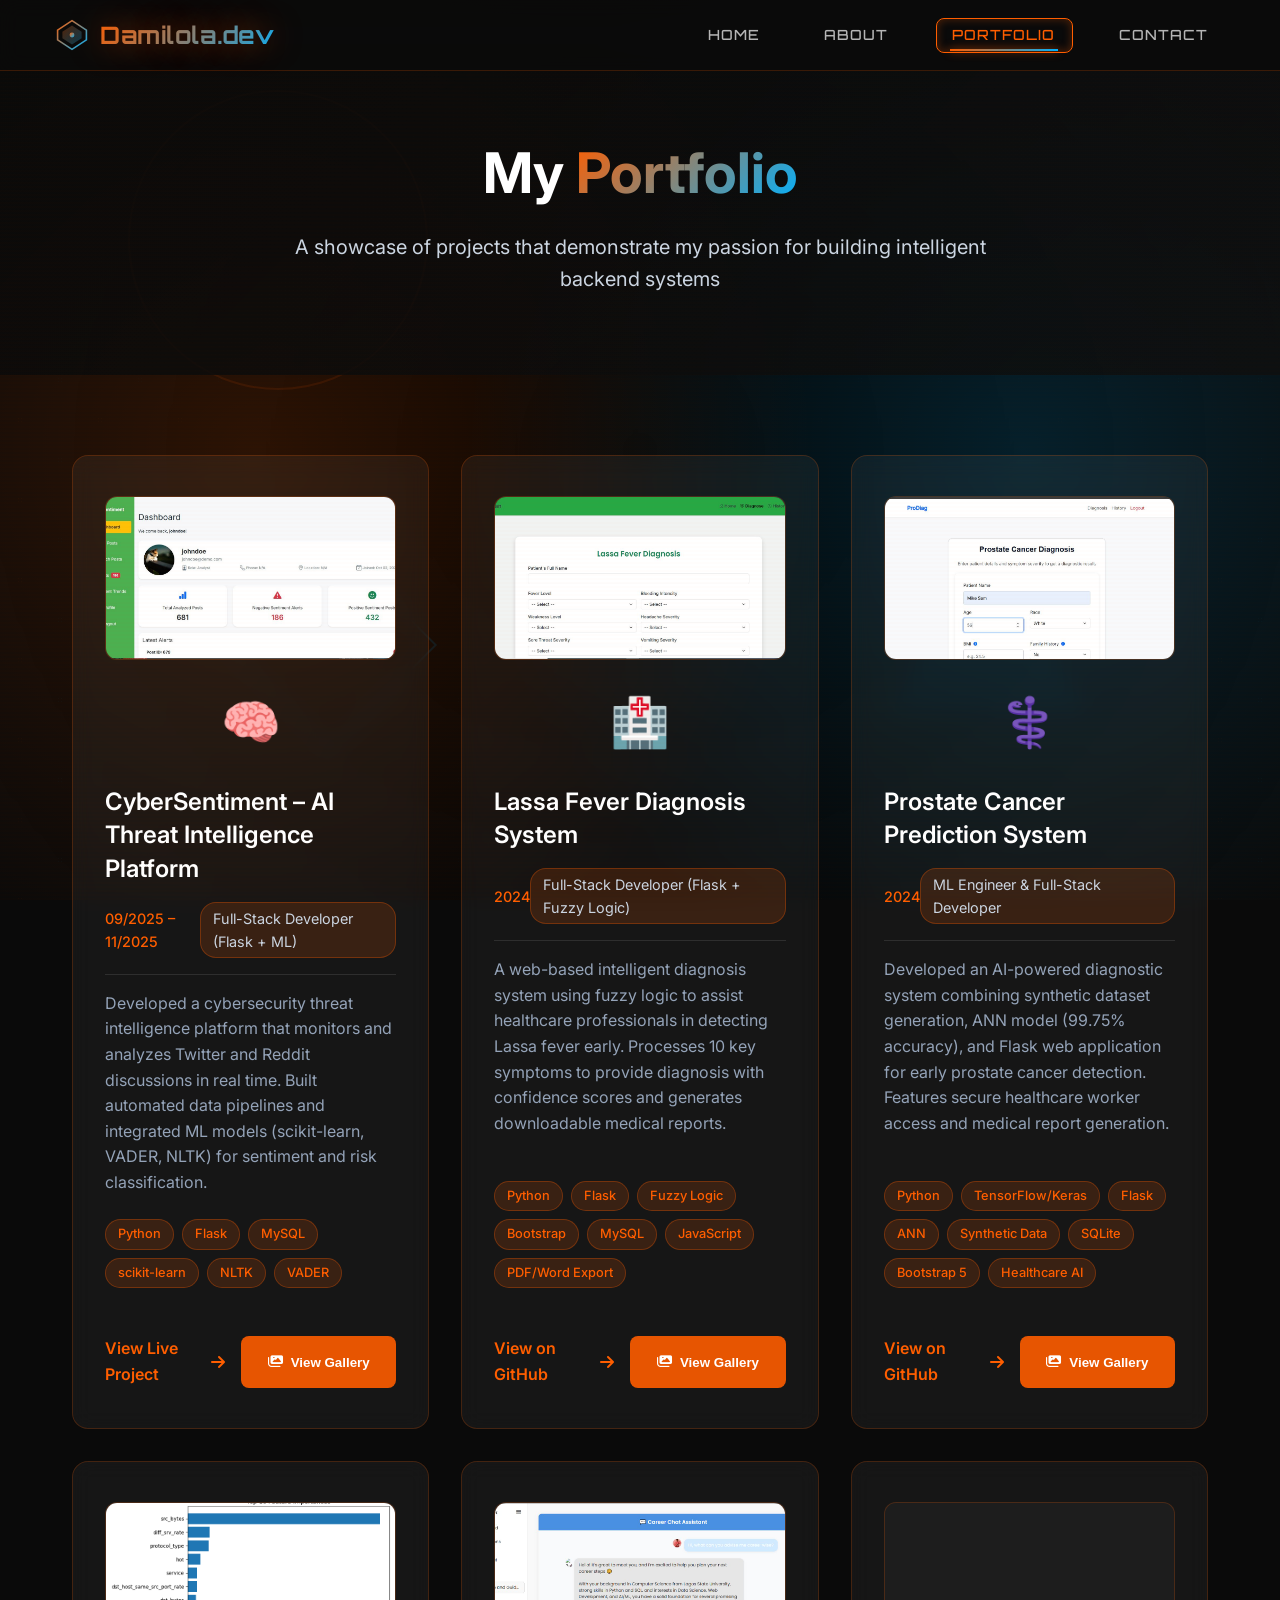
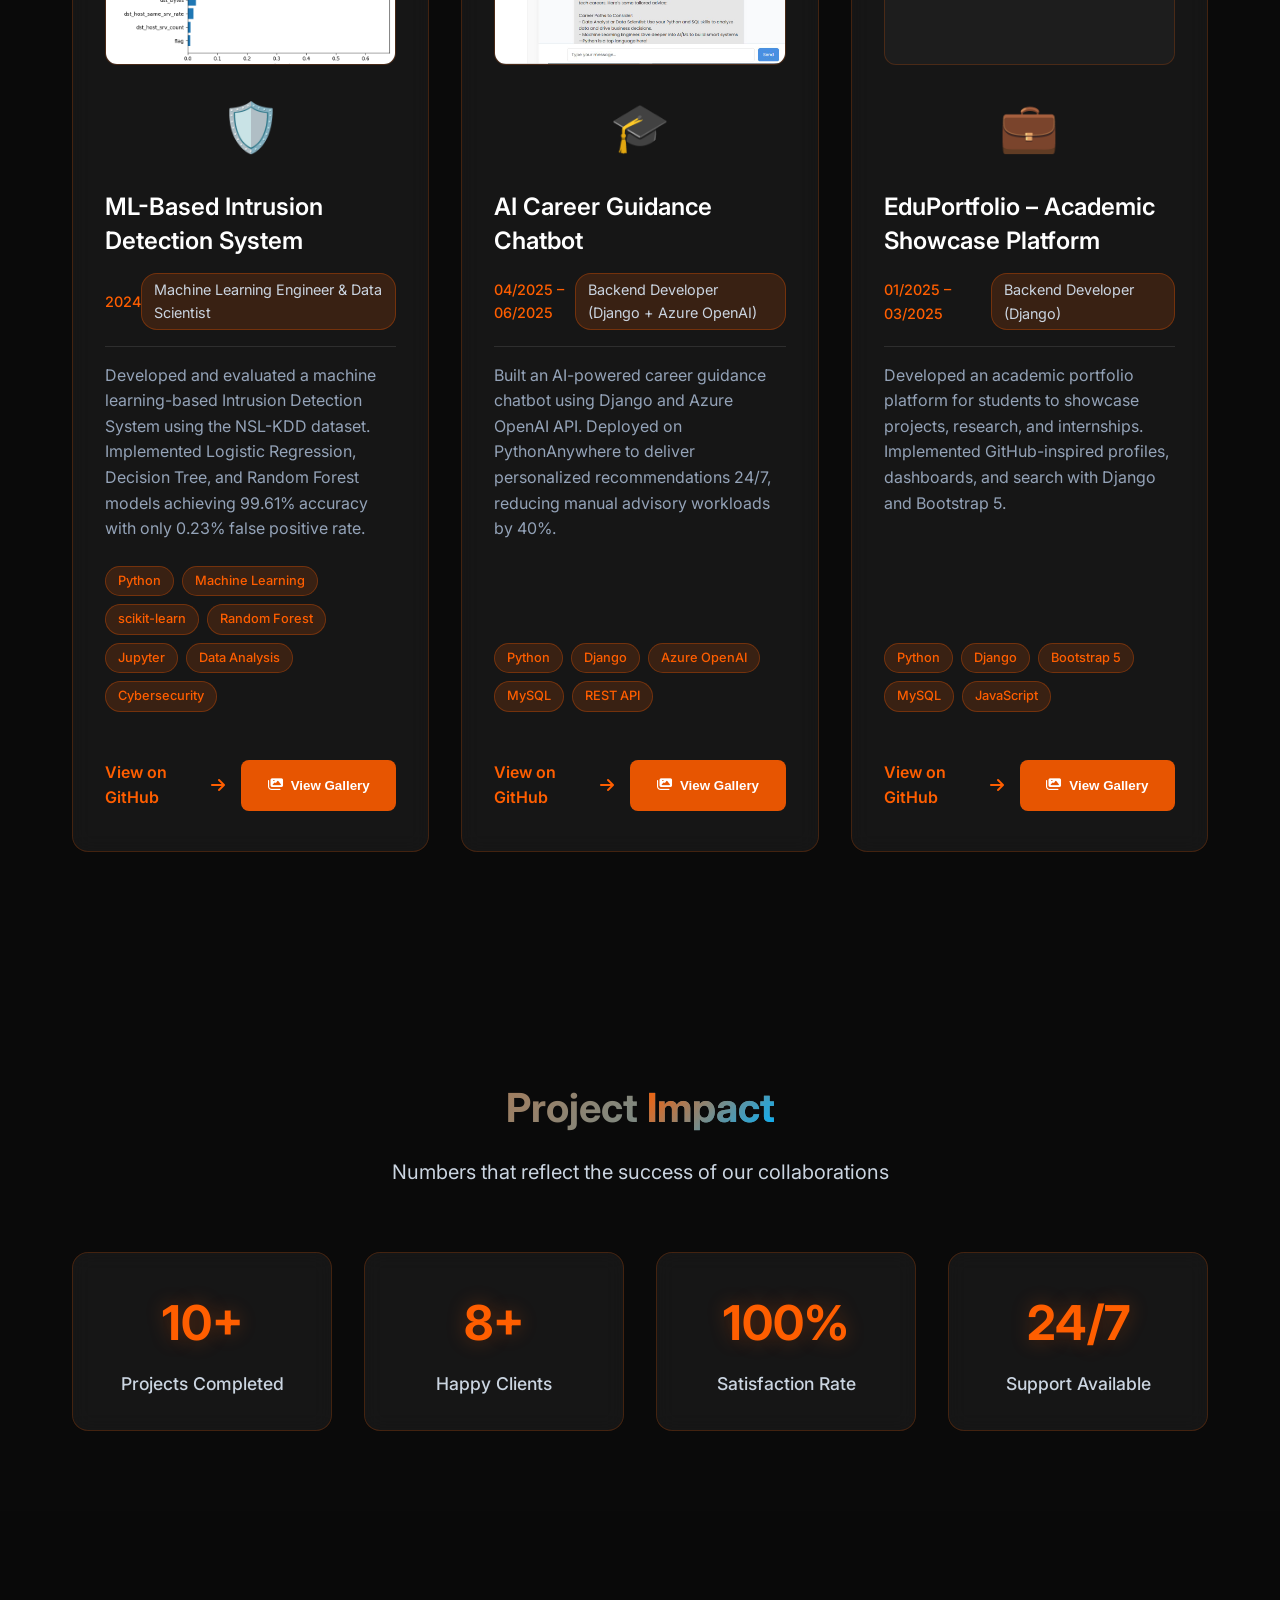
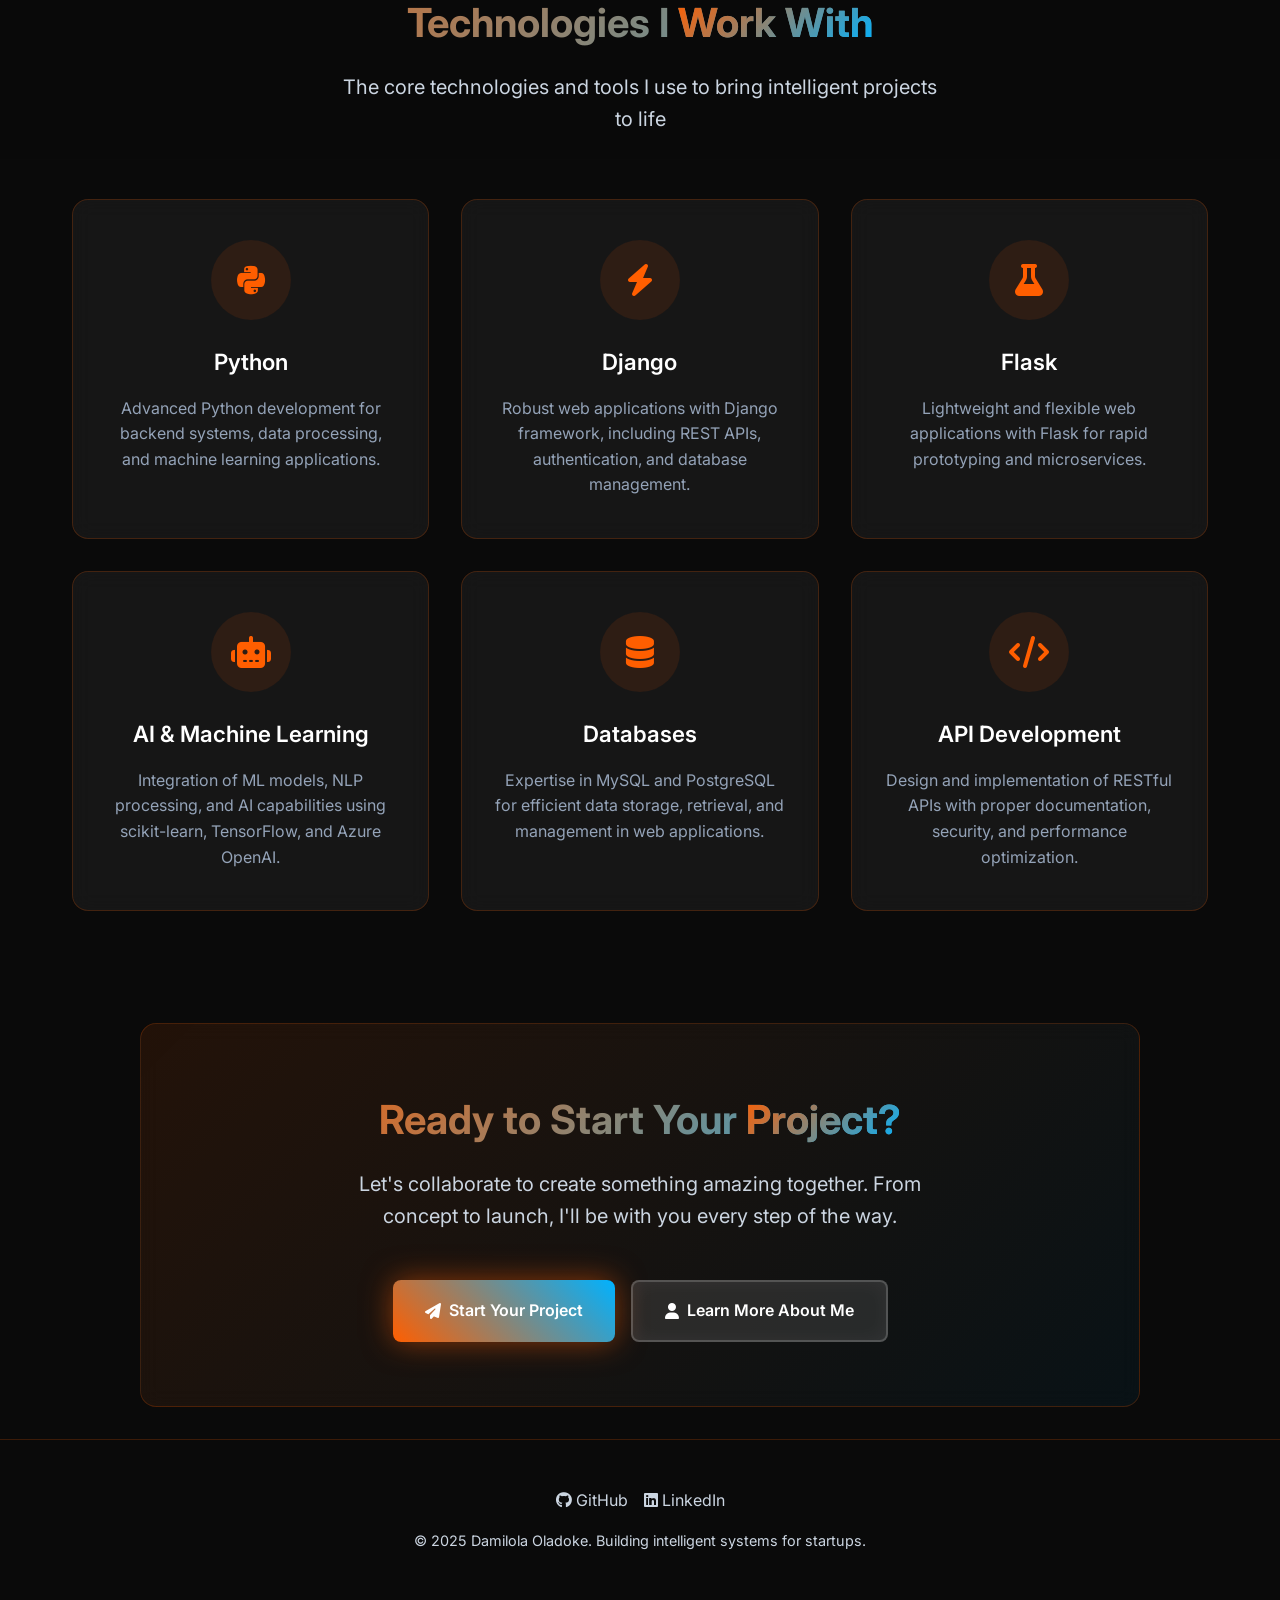
==== portfolio.html @ 443065ae "Initial commit" ====
<!DOCTYPE html>
<html lang="en">
<head>
    <meta charset="UTF-8">
    <meta name="viewport" content="width=device-width, initial-scale=1.0">
    <title>Portfolio - Damilola Oladoke</title>
    <link rel="preconnect" href="https://fonts.googleapis.com">
    <link rel="preconnect" href="https://fonts.gstatic.com" crossorigin>
    <link href="https://fonts.googleapis.com/css2?family=Inter:wght@300;400;500;600;700&family=Orbitron:wght@400;500;600;700&family=Rajdhani:wght@300;400;500;600;700&display=swap" rel="stylesheet">
    <link rel="stylesheet" href="https://cdnjs.cloudflare.com/ajax/libs/font-awesome/6.4.0/css/all.min.css">
    <link rel="stylesheet" href="assets/css/style.css">



     <!-- Favicon for most browsers -->
    <link rel="icon" type="image/png" href="assets/img/fav.png">

    <!-- Apple Touch Icon for iOS devices -->
    <link rel="apple-touch-icon" href="assets/img/fav.png">

    <!-- Favicon for older IE browsers -->
    <link rel="shortcut icon" href="assets/img/fav.png">
</head>
<body class="bg-deep-blue text-white">
    <!-- Background Elements -->
    <div class="grid-bg"></div>
    <div class="gradient-overlay"></div>
    <div class="shapes-container">
        <div class="shape shape-circle"></div>
        <div class="shape shape-triangle"></div>
        <div class="shape shape-square"></div>
    </div>
    <div class="scanlines"></div>

<!-- Navigation -->
<nav id="navbar">
    <div class="nav-container">
        <a href="home.html" class="logo-link">
            <svg class="logo-svg" viewBox="0 0 40 40" xmlns="http://www.w3.org/2000/svg">
                <defs>
                    <linearGradient id="logoGradient" x1="0%" y1="0%" x2="100%" y2="100%">
                        <stop offset="0%" style="stop-color:#FF5E00;stop-opacity:1" />
                        <stop offset="100%" style="stop-color:#00B2FF;stop-opacity:1" />
                    </linearGradient>
                </defs>
                <polygon points="20,2 38,14 38,26 20,38 2,26 2,14" fill="none" stroke="url(#logoGradient)" stroke-width="2"/>
                <polygon points="20,8 32,16 32,24 20,32 8,24 8,16" fill="url(#logoGradient)" opacity="0.3"/>
                <circle cx="20" cy="20" r="3" fill="url(#logoGradient)"/>
            </svg>
            <span class="logo-text">Damilola.dev</span>
        </a>
        <ul class="nav-links" id="navLinks">
            <li><a href="home.html" class="nav-link">Home</a></li>
            <li><a href="about.html" class="nav-link">About</a></li>
            <li><a href="portfolio.html" class="nav-link active">Portfolio</a></li>
            <li><a href="contact.html" class="nav-link">Contact</a></li>
        </ul>
        <div class="menu-toggle" id="menuToggle">
            <span></span>
            <span></span>
            <span></span>
        </div>
    </div>
</nav>

    <!-- Hero Section -->
    <section class="page-hero">
        <div class="page-hero-content">
            <h1>My <span class="text-gradient">Portfolio</span></h1>
            <p>A showcase of projects that demonstrate my passion for building intelligent backend systems</p>
        </div>
    </section>

    <!-- Projects Grid -->
    <section class="projects-section">
        <div class="container">
            <div class="projects-grid" id="projects-grid">
                
                <!-- CyberSentiment -->
                <div class="project-card glass">
                    <div class="project-image-container">
                        <img src="assets/img/projects/cybersentiment/dashboard.jpg" alt="CyberSentiment Dashboard" class="project-main-image" onerror="this.style.display='none'">
                        <div class="project-image-overlay">
                            <button class="view-gallery-btn" onclick="openGallery('cybersentiment-gallery')">
                                <i class="fas fa-images"></i>
                                View Gallery
                            </button>
                        </div>
                    </div>
                    <div class="project-emoji">🧠</div>
                    <h3 class="project-title">CyberSentiment – AI Threat Intelligence Platform</h3>
                    <div class="project-meta">
                        <span class="project-period">09/2025 – 11/2025</span>
                        <span class="project-role">Full-Stack Developer (Flask + ML)</span>
                    </div>
                    <p class="project-description">Developed a cybersecurity threat intelligence platform that monitors and analyzes Twitter and Reddit discussions in real time. Built automated data pipelines and integrated ML models (scikit-learn, VADER, NLTK) for sentiment and risk classification.</p>
                    <div class="project-tech">
                        <span class="tech-tag">Python</span>
                        <span class="tech-tag">Flask</span>
                        <span class="tech-tag">MySQL</span>
                        <span class="tech-tag">scikit-learn</span>
                        <span class="tech-tag">NLTK</span>
                        <span class="tech-tag">VADER</span>
                    </div>
                    <div class="project-actions">
                        <a href="https://cybersentiment.pythonanywhere.com/" class="project-link" target="_blank">
                            View Live Project
                            <i class="fas fa-arrow-right"></i>
                        </a>
                        <button class="view-gallery-btn" onclick="openGallery('cybersentiment-gallery')">
                            <i class="fas fa-images"></i>
                            View Gallery
                        </button>
                    </div>
                </div>


                <!-- Lassa Fever Diagnosis System -->
                <div class="project-card glass">
                    <div class="project-image-container">
                        <img src="assets/img/projects/lassa-fever/diagnosis-form1.png" alt="Lassa Fever Diagnosis System" class="project-main-image" onerror="this.style.display='none'">
                        <div class="project-image-overlay">
                            <button class="view-gallery-btn" onclick="openGallery('lassa-fever-gallery')">
                                <i class="fas fa-images"></i>
                                View Gallery
                            </button>
                        </div>
                    </div>
                    <div class="project-emoji">🏥</div>
                    <h3 class="project-title">Lassa Fever Diagnosis System</h3>
                    <div class="project-meta">
                        <span class="project-period">2024</span>
                        <span class="project-role">Full-Stack Developer (Flask + Fuzzy Logic)</span>
                    </div>
                    <p class="project-description">A web-based intelligent diagnosis system using fuzzy logic to assist healthcare professionals in detecting Lassa fever early. Processes 10 key symptoms to provide diagnosis with confidence scores and generates downloadable medical reports.</p>
                    <div class="project-tech">
                        <span class="tech-tag">Python</span>
                        <span class="tech-tag">Flask</span>
                        <span class="tech-tag">Fuzzy Logic</span>
                        <span class="tech-tag">Bootstrap</span>
                        <span class="tech-tag">MySQL</span>
                        <span class="tech-tag">JavaScript</span>
                        <span class="tech-tag">PDF/Word Export</span>
                    </div>
                    <div class="project-actions">
                        <a href="https://github.com/oladokedamilola/lassa-fever-diagnosis-system" class="project-link" target="_blank">
                            View on GitHub
                            <i class="fas fa-arrow-right"></i>
                        </a>
                        <button class="view-gallery-btn" onclick="openGallery('lassa-fever-gallery')">
                            <i class="fas fa-images"></i>
                            View Gallery
                        </button>
                    </div>
                </div>

                <!-- Prostate Cancer Prediction System -->
                <div class="project-card glass">
                    <div class="project-image-container">
                        <img src="assets/img/projects/prostate-cancer/diagnosis-page1.png" alt="Prostate Cancer Prediction System" class="project-main-image" onerror="this.style.display='none'">
                        <div class="project-image-overlay">
                            <button class="view-gallery-btn" onclick="openGallery('prostate-cancer-gallery')">
                                <i class="fas fa-images"></i>
                                View Gallery
                            </button>
                        </div>
                    </div>
                    <div class="project-emoji">⚕️</div>
                    <h3 class="project-title">Prostate Cancer Prediction System</h3>
                    <div class="project-meta">
                        <span class="project-period">2024</span>
                        <span class="project-role">ML Engineer & Full-Stack Developer</span>
                    </div>
                    <p class="project-description">Developed an AI-powered diagnostic system combining synthetic dataset generation, ANN model (99.75% accuracy), and Flask web application for early prostate cancer detection. Features secure healthcare worker access and medical report generation.</p>
                    <div class="project-tech">
                        <span class="tech-tag">Python</span>
                        <span class="tech-tag">TensorFlow/Keras</span>
                        <span class="tech-tag">Flask</span>
                        <span class="tech-tag">ANN</span>
                        <span class="tech-tag">Synthetic Data</span>
                        <span class="tech-tag">SQLite</span>
                        <span class="tech-tag">Bootstrap 5</span>
                        <span class="tech-tag">Healthcare AI</span>
                    </div>
                    <div class="project-actions">
                        <a href="https://github.com/oladokedamilola/prostate-cancer-prediction" class="project-link" target="_blank">
                            View on GitHub
                            <i class="fas fa-arrow-right"></i>
                        </a>
                        <button class="view-gallery-btn" onclick="openGallery('prostate-cancer-gallery')">
                            <i class="fas fa-images"></i>
                            View Gallery
                        </button>
                    </div>
                </div>

                <!-- Intrusion Detection System -->
                <div class="project-card glass">
                    <div class="project-image-container">
                        <img src="assets/img/projects/ids-system/feature_importance.png" alt="Intrusion Detection System" class="project-main-image" onerror="this.style.display='none'">
                        <div class="project-image-overlay">
                            <button class="view-gallery-btn" onclick="openGallery('ids-system-gallery')">
                                <i class="fas fa-images"></i>
                                View Gallery
                            </button>
                        </div>
                    </div>
                    <div class="project-emoji">🛡️</div>
                    <h3 class="project-title">ML-Based Intrusion Detection System</h3>
                    <div class="project-meta">
                        <span class="project-period">2024</span>
                        <span class="project-role">Machine Learning Engineer & Data Scientist</span>
                    </div>
                    <p class="project-description">Developed and evaluated a machine learning-based Intrusion Detection System using the NSL-KDD dataset. Implemented Logistic Regression, Decision Tree, and Random Forest models achieving 99.61% accuracy with only 0.23% false positive rate.</p>
                    <div class="project-tech">
                        <span class="tech-tag">Python</span>
                        <span class="tech-tag">Machine Learning</span>
                        <span class="tech-tag">scikit-learn</span>
                        <span class="tech-tag">Random Forest</span>
                        <span class="tech-tag">Jupyter</span>
                        <span class="tech-tag">Data Analysis</span>
                        <span class="tech-tag">Cybersecurity</span>
                    </div>
                    <div class="project-actions">
                        <a href="https://github.com/oladokedamilola/intrusion-detection-system" class="project-link" target="_blank">
                            View on GitHub
                            <i class="fas fa-arrow-right"></i>
                        </a>
                        <button class="view-gallery-btn" onclick="openGallery('ids-system-gallery')">
                            <i class="fas fa-images"></i>
                            View Gallery
                        </button>
                    </div>
                </div>

                <!-- Career Chatbot -->
                <div class="project-card glass">
                    <div class="project-image-container">
                        <img src="assets/img/projects/career-chatbot/chatbot-interface.png" alt="AI Career Chatbot" class="project-main-image" onerror="this.style.display='none'">
                        <div class="project-image-overlay">
                            <button class="view-gallery-btn" onclick="openGallery('career-chatbot-gallery')">
                                <i class="fas fa-images"></i>
                                View Gallery
                            </button>
                        </div>
                    </div>
                    <div class="project-emoji">🎓</div>
                    <h3 class="project-title">AI Career Guidance Chatbot</h3>
                    <div class="project-meta">
                        <span class="project-period">04/2025 – 06/2025</span>
                        <span class="project-role">Backend Developer (Django + Azure OpenAI)</span>
                    </div>
                    <p class="project-description">Built an AI-powered career guidance chatbot using Django and Azure OpenAI API. Deployed on PythonAnywhere to deliver personalized recommendations 24/7, reducing manual advisory workloads by 40%.</p>
                    <div class="project-tech">
                        <span class="tech-tag">Python</span>
                        <span class="tech-tag">Django</span>
                        <span class="tech-tag">Azure OpenAI</span>
                        <span class="tech-tag">MySQL</span>
                        <span class="tech-tag">REST API</span>
                    </div>
                    <div class="project-actions">
                        <a href="https://github.com/oladokedamilola/smart-career-counselor" class="project-link" target="_blank">
                            View on GitHub
                            <i class="fas fa-arrow-right"></i>
                        </a>
                        <button class="view-gallery-btn" onclick="openGallery('career-chatbot-gallery')">
                            <i class="fas fa-images"></i>
                            View Gallery
                        </button>
                    </div>
                </div>

                <!-- EduPortfolio -->
                <div class="project-card glass">
                    <div class="project-image-container">
                        <img src="assets/img/eduportfolio-main.jpg" alt="EduPortfolio Platform" class="project-main-image" onerror="this.style.display='none'">
                        <div class="project-image-overlay">
                            <button class="view-gallery-btn" onclick="openGallery('eduportfolio-gallery')">
                                <i class="fas fa-images"></i>
                                View Gallery
                            </button>
                        </div>
                    </div>
                    <div class="project-emoji">💼</div>
                    <h3 class="project-title">EduPortfolio – Academic Showcase Platform</h3>
                    <div class="project-meta">
                        <span class="project-period">01/2025 – 03/2025</span>
                        <span class="project-role">Backend Developer (Django)</span>
                    </div>
                    <p class="project-description">Developed an academic portfolio platform for students to showcase projects, research, and internships. Implemented GitHub-inspired profiles, dashboards, and search with Django and Bootstrap 5.</p>
                    <div class="project-tech">
                        <span class="tech-tag">Python</span>
                        <span class="tech-tag">Django</span>
                        <span class="tech-tag">Bootstrap 5</span>
                        <span class="tech-tag">MySQL</span>
                        <span class="tech-tag">JavaScript</span>
                    </div>
                    <div class="project-actions">
                        <a href="https://github.com/oladokedamilola/student-portfolio-website" class="project-link" target="_blank">
                            View on GitHub
                            <i class="fas fa-arrow-right"></i>
                        </a>
                        <button class="view-gallery-btn" onclick="openGallery('eduportfolio-gallery')">
                            <i class="fas fa-images"></i>
                            View Gallery
                        </button>
                    </div>
                </div>

            </div>
        </div>
    </section>

    <!-- Gallery Modals -->
    <!-- CyberSentiment Gallery -->
    <div id="cybersentiment-gallery" class="gallery-modal">
        <div class="gallery-modal-content glass">
            <div class="gallery-header">
                <h2 class="gallery-title">CyberSentiment Project Gallery</h2>
                <button class="close-gallery" onclick="closeGallery()">
                    <i class="fas fa-times"></i>
                </button>
            </div>
            <div class="gallery-body">
                <div class="gallery-grid">
                    <!-- Dashboard -->
                    <div class="gallery-item">
                        <img src="assets/img/projects/cybersentiment/dashboard.jpg" alt="Main Dashboard" class="gallery-image" onerror="this.style.display='none'">
                        <div class="gallery-item-content">
                            <h4 class="gallery-item-title">Main Dashboard</h4>
                            <p class="gallery-item-description">Overview of real-time threat monitoring with key metrics and alerts display.</p>
                        </div>
                    </div>
                    
                    <!-- All Alerts -->
                    <div class="gallery-item">
                        <img src="assets/img/projects/cybersentiment/all-alerts.jpg" alt="All Alerts Page" class="gallery-image" onerror="this.style.display='none'">
                        <div class="gallery-item-content">
                            <h4 class="gallery-item-title">Alerts Management</h4>
                            <p class="gallery-item-description">Comprehensive view of all security alerts with filtering and categorization.</p>
                        </div>
                    </div>
                    
                    <!-- All Posts -->
                    <div class="gallery-item">
                        <img src="assets/img/projects/cybersentiment/all-posts.jpg" alt="All Posts Page" class="gallery-image" onerror="this.style.display='none'">
                        <div class="gallery-item-content">
                            <h4 class="gallery-item-title">Posts Monitoring</h4>
                            <p class="gallery-item-description">Real-time monitoring of social media posts from Twitter and Reddit.</p>
                        </div>
                    </div>
                    
                    <!-- Architectural Diagram -->
                    <div class="gallery-item">
                        <img src="assets/img/projects/cybersentiment/architectural-diagram.jpg" alt="System Architecture" class="gallery-image" onerror="this.style.display='none'">
                        <div class="gallery-item-content">
                            <h4 class="gallery-item-title">System Architecture</h4>
                            <p class="gallery-item-description">High-level architecture diagram showing data flow and component integration.</p>
                        </div>
                    </div>
                    
                    <!-- Data Flow -->
                    <div class="gallery-item">
                        <img src="assets/img/projects/cybersentiment/data-flow.jpg" alt="Data Flow Diagram" class="gallery-image" onerror="this.style.display='none'">
                        <div class="gallery-item-content">
                            <h4 class="gallery-item-title">Data Flow Diagram</h4>
                            <p class="gallery-item-description">Detailed data processing pipeline from collection to analysis and alerting.</p>
                        </div>
                    </div>
                    
                    <!-- ERD -->
                    <div class="gallery-item">
                        <img src="assets/img/projects/cybersentiment/erd.jpg" alt="Database Schema" class="gallery-image" onerror="this.style.display='none'">
                        <div class="gallery-item-content">
                            <h4 class="gallery-item-title">Database Schema</h4>
                            <p class="gallery-item-description">Entity Relationship Diagram showing the MySQL database structure.</p>
                        </div>
                    </div>
                    
                    <!-- ML Model -->
                    <div class="gallery-item">
                        <img src="assets/img/projects/cybersentiment/model.jpg" alt="ML Model Architecture" class="gallery-image" onerror="this.style.display='none'">
                        <div class="gallery-item-content">
                            <h4 class="gallery-item-title">ML Model Architecture</h4>
                            <p class="gallery-item-description">Machine learning model structure for sentiment analysis and threat classification.</p>
                        </div>
                    </div>
                    
                    <!-- Notifications -->
                    <div class="gallery-item">
                        <img src="assets/img/projects/cybersentiment/notifications.jpg" alt="Notifications System" class="gallery-image" onerror="this.style.display='none'">
                        <div class="gallery-item-content">
                            <h4 class="gallery-item-title">Notifications System</h4>
                            <p class="gallery-item-description">Real-time alert notifications and user notification management interface.</p>
                        </div>
                    </div>
                    
                    <!-- Search Page -->
                    <div class="gallery-item">
                        <img src="assets/img/projects/cybersentiment/search-page.jpg" alt="Advanced Search" class="gallery-image" onerror="this.style.display='none'">
                        <div class="gallery-item-content">
                            <h4 class="gallery-item-title">Advanced Search</h4>
                            <p class="gallery-item-description">Powerful search functionality with filters for posts, alerts, and sentiment analysis.</p>
                        </div>
                    </div>
                    
                    <!-- Sentiments Pages -->
                    <div class="gallery-item">
                        <img src="assets/img/projects/cybersentiment/sentiments-page.jpg" alt="Sentiment Analysis" class="gallery-image" onerror="this.style.display='none'">
                        <div class="gallery-item-content">
                            <h4 class="gallery-item-title">Sentiment Analysis</h4>
                            <p class="gallery-item-description">Detailed sentiment analysis results with positive/negative/neutral classification.</p>
                        </div>
                    </div>
                    
                    <div class="gallery-item">
                        <img src="assets/img/projects/cybersentiment/sentiments-page2.jpg" alt="Sentiment Trends" class="gallery-image" onerror="this.style.display='none'">
                        <div class="gallery-item-content">
                            <h4 class="gallery-item-title">Sentiment Trends</h4>
                            <p class="gallery-item-description">Historical sentiment trends and pattern analysis over time.</p>
                        </div>
                    </div>
                    
                    <div class="gallery-item">
                        <img src="assets/img/projects/cybersentiment/sentiments-page3.jpg" alt="Sentiment Details" class="gallery-image" onerror="this.style.display='none'">
                        <div class="gallery-item-content">
                            <h4 class="gallery-item-title">Sentiment Details</h4>
                            <p class="gallery-item-description">In-depth sentiment analysis with confidence scores and contextual insights.</p>
                        </div>
                    </div>
                </div>
            </div>
        </div>
    </div>


    <!-- Lassa Fever Diagnosis System Gallery -->
    <div id="lassa-fever-gallery" class="gallery-modal">
        <div class="gallery-modal-content glass">
            <div class="gallery-header">
                <h2 class="gallery-title">Lassa Fever Diagnosis System Gallery</h2>
                <button class="close-gallery" onclick="closeGallery()">
                    <i class="fas fa-times"></i>
                </button>
            </div>
            <div class="gallery-body">
                <div class="gallery-grid">
                    <!-- Home Page -->
                    <div class="gallery-item">
                        <img src="assets/img/projects/lassa-fever/home-page1.png" alt="Home Page" class="gallery-image" onerror="this.style.display='none'">
                        <div class="gallery-item-content">
                            <h4 class="gallery-item-title">Home Page</h4>
                            <p class="gallery-item-description">Landing page introducing the system's purpose with navigation to login and registration sections.</p>
                        </div>
                    </div>
                    <!-- Home Page -->
                    <div class="gallery-item">
                        <img src="assets/img/projects/lassa-fever/home-page2.png" alt="Home Page" class="gallery-image" onerror="this.style.display='none'">
                        <div class="gallery-item-content">
                            <h4 class="gallery-item-title">Home Page</h4>
                            <p class="gallery-item-description">Landing page introducing the system's purpose with navigation to login and registration sections.</p>
                        </div>
                    </div>
                    <!-- Home Page -->
                    <div class="gallery-item">
                        <img src="assets/img/projects/lassa-fever/home-page3.png" alt="Home Page" class="gallery-image" onerror="this.style.display='none'">
                        <div class="gallery-item-content">
                            <h4 class="gallery-item-title">Home Page</h4>
                            <p class="gallery-item-description">Landing page introducing the system's purpose with navigation to login and registration sections.</p>
                        </div>
                    </div>
                        <!-- Home Page -->
                        <div class="gallery-item">
                            <img src="assets/img/projects/lassa-fever/home-page4.png" alt="Home Page" class="gallery-image" onerror="this.style.display='none'">
                            <div class="gallery-item-content">
                                <h4 class="gallery-item-title">Home Page</h4>
                                <p class="gallery-item-description">Landing page introducing the system's purpose with navigation to login and registration sections.</p>
                            </div>
                        </div>
                    
                    
                    <!-- Diagnosis Form -->
                    <div class="gallery-item">
                        <img src="assets/img/projects/lassa-fever/diagnosis-form1.png" alt="Diagnosis Form" class="gallery-image" onerror="this.style.display='none'">
                        <div class="gallery-item-content">
                            <h4 class="gallery-item-title">Diagnosis Interface</h4>
                            <p class="gallery-item-description">Core diagnosis page with interactive sliders for 10 Lassa fever symptoms and patient data entry.</p>
                        </div>
                    </div>
                    <div class="gallery-item">
                        <img src="assets/img/projects/lassa-fever/diagnosis-form2.png" alt="Diagnosis Form" class="gallery-image" onerror="this.style.display='none'">
                        <div class="gallery-item-content">
                            <h4 class="gallery-item-title">Diagnosis Interface</h4>
                            <p class="gallery-item-description">Core diagnosis page with interactive sliders for 10 Lassa fever symptoms and patient data entry.</p>
                        </div>
                    </div>
                    
                    <!-- Result Page -->
                    <div class="gallery-item">
                        <img src="assets/img/projects/lassa-fever/result-page.png" alt="Result Page" class="gallery-image" onerror="this.style.display='none'">
                        <div class="gallery-item-content">
                            <h4 class="gallery-item-title">Diagnosis Results</h4>
                            <p class="gallery-item-description">Results page showing diagnosis outcome with confidence score and PDF/Word download options.</p>
                        </div>
                    </div>
                    
                    <!-- History Page -->
                    <div class="gallery-item">
                        <img src="assets/img/projects/lassa-fever/history-page.png" alt="History Page" class="gallery-image" onerror="this.style.display='none'">
                        <div class="gallery-item-content">
                            <h4 class="gallery-item-title">Diagnosis History</h4>
                            <p class="gallery-item-description">Timeline view of all previous diagnoses with patient details and results for record-keeping.</p>
                        </div>
                    </div>
                    
                    <!-- Fuzzy Logic Diagram -->
                    <div class="gallery-item">
                        <img src="assets/img/projects/lassa-fever/fuzzy-logic-diagram.png" alt="Fuzzy Logic Architecture" class="gallery-image" onerror="this.style.display='none'">
                        <div class="gallery-item-content">
                            <h4 class="gallery-item-title">Fuzzy Logic Architecture</h4>
                            <p class="gallery-item-description">Diagram showing the fuzzy logic engine processing symptom inputs through membership functions and rules.</p>
                        </div>
                    </div>
                    
                    <!-- System Architecture -->
                    <div class="gallery-item">
                        <img src="assets/img/projects/lassa-fever/system-architecture.png" alt="System Architecture" class="gallery-image" onerror="this.style.display='none'">
                        <div class="gallery-item-content">
                            <h4 class="gallery-item-title">System Architecture</h4>
                            <p class="gallery-item-description">Complete system architecture showing Flask backend, fuzzy logic engine, database, and frontend components.</p>
                        </div>
                    </div>
                </div>
            </div>
        </div>
    </div>

    <!-- Career Chatbot Gallery - Updated with 4 specific images -->
    <div id="career-chatbot-gallery" class="gallery-modal">
        <div class="gallery-modal-content glass">
            <div class="gallery-header">
                <h2 class="gallery-title">AI Career Chatbot Gallery</h2>
                <button class="close-gallery" onclick="closeGallery()">
                    <i class="fas fa-times"></i>
                </button>
            </div>
            <div class="gallery-body">
                <div class="gallery-grid">
                    <!-- Chatbot Interface -->
                    <div class="gallery-item">
                        <img src="assets/img/projects/career-chatbot/chatbot-interface.png" alt="Chatbot Interface" class="gallery-image" onerror="this.style.display='none'">
                        <div class="gallery-item-content">
                            <h4 class="gallery-item-title">Chatbot Interface</h4>
                            <p class="gallery-item-description">Clean, responsive chat interface powered by Azure OpenAI with real-time career guidance and personalized recommendations.</p>
                        </div>
                    </div>
                    
                    <!-- Architectural Diagram -->
                    <div class="gallery-item">
                        <img src="assets/img/projects/career-chatbot/architectural-diagram.png" alt="Architectural Diagram" class="gallery-image" onerror="this.style.display='none'">
                        <div class="gallery-item-content">
                            <h4 class="gallery-item-title">System Architecture</h4>
                            <p class="gallery-item-description">High-level architecture showing Django backend, Azure OpenAI integration, MySQL database, and user interaction flow.</p>
                        </div>
                    </div>
                    
                    <!-- ERD Diagram -->
                    <div class="gallery-item">
                        <img src="assets/img/projects/career-chatbot/erd-diagram.png" alt="ERD Diagram" class="gallery-image" onerror="this.style.display='none'">
                        <div class="gallery-item-content">
                            <h4 class="gallery-item-title">Database Schema (ERD)</h4>
                            <p class="gallery-item-description">Entity Relationship Diagram showing user profiles, conversation history, career data, and analytics tables in MySQL.</p>
                        </div>
                    </div>
                    
                    <!-- Data Flow Diagram -->
                    <div class="gallery-item">
                        <img src="assets/img/projects/career-chatbot/data-flow-diagram.png" alt="Data Flow Diagram" class="gallery-image" onerror="this.style.display='none'">
                        <div class="gallery-item-content">
                            <h4 class="gallery-item-title">Data Flow Diagram</h4>
                            <p class="gallery-item-description">Complete data processing pipeline from user input through AI processing to response generation and storage.</p>
                        </div>
                    </div>
                </div>
            </div>
        </div>
    </div>

<!-- Prostate Cancer Prediction System Gallery - Updated -->
<div id="prostate-cancer-gallery" class="gallery-modal">
    <div class="gallery-modal-content glass">
        <div class="gallery-header">
            <h2 class="gallery-title">Prostate Cancer Prediction System Gallery</h2>
            <button class="close-gallery" onclick="closeGallery()">
                <i class="fas fa-times"></i>
            </button>
        </div>
        <div class="gallery-body">
            <div class="gallery-grid">
                <!-- Web Application: Home Page -->
                <div class="gallery-item">
                    <img src="assets/img/projects/prostate-cancer/home-page1.png" alt="Home Page" class="gallery-image" onerror="this.style.display='none'">
                    <div class="gallery-item-content">
                        <h4 class="gallery-item-title">Home Page</h4>
                        <p class="gallery-item-description">Landing page introducing the AI-powered prostate cancer prediction system with navigation to key features.</p>
                    </div>
                </div>
                <div class="gallery-item">
                    <img src="assets/img/projects/prostate-cancer/home-page2.png" alt="Home Page" class="gallery-image" onerror="this.style.display='none'">
                    <div class="gallery-item-content">
                        <h4 class="gallery-item-title">Home Page</h4>
                        <p class="gallery-item-description">Landing page introducing the AI-powered prostate cancer prediction system with navigation to key features.</p>
                    </div>
                </div>
                
                <!-- Web Application: Diagnosis Form -->
                <div class="gallery-item">
                    <img src="assets/img/projects/prostate-cancer/diagnosis-page1.png" alt="Diagnosis Form" class="gallery-image" onerror="this.style.display='none'">
                    <div class="gallery-item-content">
                        <h4 class="gallery-item-title">Patient Diagnosis Form</h4>
                        <p class="gallery-item-description">Comprehensive form for inputting 17 clinical features including age, PSA levels, symptoms, and medical history.</p>
                    </div>
                </div>
                <div class="gallery-item">
                    <img src="assets/img/projects/prostate-cancer/diagnosis-page2.png" alt="Diagnosis Form" class="gallery-image" onerror="this.style.display='none'">
                    <div class="gallery-item-content">
                        <h4 class="gallery-item-title">Patient Diagnosis Form</h4>
                        <p class="gallery-item-description">Comprehensive form for inputting 17 clinical features including age, PSA levels, symptoms, and medical history.</p>
                    </div>
                </div>
                
                <!-- Web Application: Results Page -->
                <div class="gallery-item">
                    <img src="assets/img/projects/prostate-cancer/results-page1.png" alt="Results Page" class="gallery-image" onerror="this.style.display='none'">
                    <div class="gallery-item-content">
                        <h4 class="gallery-item-title">Diagnosis Results</h4>
                        <p class="gallery-item-description">Clear presentation of AI diagnosis with confidence levels and PDF/Word report generation for medical records.</p>
                    </div>
                </div>
                <div class="gallery-item">
                    <img src="assets/img/projects/prostate-cancer/results-page2.png" alt="Results Page" class="gallery-image" onerror="this.style.display='none'">
                    <div class="gallery-item-content">
                        <h4 class="gallery-item-title">Diagnosis Results</h4>
                        <p class="gallery-item-description">Clear presentation of AI diagnosis with confidence levels and PDF/Word report generation for medical records.</p>
                    </div>
                </div>
                <div class="gallery-item">
                    <img src="assets/img/projects/prostate-cancer/download-prompt.png" alt="Results Page" class="gallery-image" onerror="this.style.display='none'">
                    <div class="gallery-item-content">
                        <h4 class="gallery-item-title">Download Prompt</h4>
                        <p class="gallery-item-description">Prompt for downloading diagnosis results in PDF or Word format.</p>
                    </div>
                </div>
                
                <!-- ANN Confusion Matrix -->
                <div class="gallery-item">
                    <img src="assets/img/projects/prostate-cancer/ann_confusion_matrix.png" alt="ANN Confusion Matrix" class="gallery-image" onerror="this.style.display='none'">
                    <div class="gallery-item-content">
                        <h4 class="gallery-item-title">ANN Confusion Matrix</h4>
                        <p class="gallery-item-description">Artificial Neural Network confusion matrix showing 99.75% accuracy with only 4 false negatives and 7 false positives.</p>
                    </div>
                </div>
                
                <!-- ANN Classification Report -->
                <div class="gallery-item">
                    <img src="assets/img/projects/prostate-cancer/ann_classification_report.png" alt="ANN Classification Report" class="gallery-image" onerror="this.style.display='none'">
                    <div class="gallery-item-content">
                        <h4 class="gallery-item-title">ANN Classification Report</h4>
                        <p class="gallery-item-description">Detailed classification metrics: Precision=1.0, Recall=1.0, F1-Score=1.0 - Near-perfect performance for medical diagnosis.</p>
                    </div>
                </div>
                
                <!-- ANN Training Curves -->
                <div class="gallery-item">
                    <img src="assets/img/projects/prostate-cancer/ann_training_curves.png" alt="ANN Training Curves" class="gallery-image" onerror="this.style.display='none'">
                    <div class="gallery-item-content">
                        <h4 class="gallery-item-title">ANN Training Curves</h4>
                        <p class="gallery-item-description">Model training and validation curves showing excellent learning progress without overfitting across epochs.</p>
                    </div>
                </div>
                
                <!-- Random Forest Confusion Matrix -->
                <div class="gallery-item">
                    <img src="assets/img/projects/prostate-cancer/RandomForest_confusion_matrix.png" alt="Random Forest Confusion Matrix" class="gallery-image" onerror="this.style.display='none'">
                    <div class="gallery-item-content">
                        <h4 class="gallery-item-title">Random Forest Confusion Matrix</h4>
                        <p class="gallery-item-description">Random Forest model achieving 98% accuracy with 1 false negative and 30 false positives for cancer detection.</p>
                    </div>
                </div>
                
                <!-- Random Forest Classification Report -->
                <div class="gallery-item">
                    <img src="assets/img/projects/prostate-cancer/RandomForest_classification_report.png" alt="Random Forest Classification Report" class="gallery-image" onerror="this.style.display='none'">
                    <div class="gallery-item-content">
                        <h4 class="gallery-item-title">Random Forest Classification Report</h4>
                        <p class="gallery-item-description">Classification metrics: Precision=0.98, Recall=1.0, F1-Score=1.0 - Strong performance with excellent recall.</p>
                    </div>
                </div>
                
                <!-- SVM Confusion Matrix -->
                <div class="gallery-item">
                    <img src="assets/img/projects/prostate-cancer/SVM_confusion_matrix.png" alt="SVM Confusion Matrix" class="gallery-image" onerror="this.style.display='none'">
                    <div class="gallery-item-content">
                        <h4 class="gallery-item-title">SVM Confusion Matrix</h4>
                        <p class="gallery-item-description">Support Vector Machine confusion matrix showing 98% accuracy with 5 false negatives and 28 false positives.</p>
                    </div>
                </div>
                
                <!-- SVM Classification Report -->
                <div class="gallery-item">
                    <img src="assets/img/projects/prostate-cancer/SVM_classification_report.png" alt="SVM Classification Report" class="gallery-image" onerror="this.style.display='none'">
                    <div class="gallery-item-content">
                        <h4 class="gallery-item-title">SVM Classification Report</h4>
                        <p class="gallery-item-description">Classification metrics: Precision=0.98, Recall=1.0, F1-Score=1.0 - Consistent performance across metrics.</p>
                    </div>
                </div>
                
                <!-- Decision Tree Confusion Matrix -->
                <div class="gallery-item">
                    <img src="assets/img/projects/prostate-cancer/DecisionTree_confusion_matrix.png" alt="Decision Tree Confusion Matrix" class="gallery-image" onerror="this.style.display='none'">
                    <div class="gallery-item-content">
                        <h4 class="gallery-item-title">Decision Tree Confusion Matrix</h4>
                        <p class="gallery-item-description">Decision Tree model performance metrics for prostate cancer prediction comparison.</p>
                    </div>
                </div>
                
                <!-- Decision Tree Classification Report -->
                <div class="gallery-item">
                    <img src="assets/img/projects/prostate-cancer/DecisionTree_classification_report.png" alt="Decision Tree Classification Report" class="gallery-image" onerror="this.style.display='none'">
                    <div class="gallery-item-content">
                        <h4 class="gallery-item-title">Decision Tree Classification Report</h4>
                        <p class="gallery-item-description">Decision Tree classification metrics analysis showing model performance characteristics.</p>
                    </div>
                </div>
                
            </div>
        </div>
    </div>
</div>

    <!-- Intrusion Detection System Gallery - Updated -->
<div id="ids-system-gallery" class="gallery-modal">
    <div class="gallery-modal-content glass">
        <div class="gallery-header">
            <h2 class="gallery-title">Intrusion Detection System Gallery</h2>
            <button class="close-gallery" onclick="closeGallery()">
                <i class="fas fa-times"></i>
            </button>
        </div>
        <div class="gallery-body">
            <div class="gallery-grid">
                <!-- Logistic Regression Confusion Matrix -->
                <div class="gallery-item">
                    <img src="assets/img/projects/ids-system/logistic-regression-confusion-matrix.png" alt="Logistic Regression Confusion Matrix" class="gallery-image" onerror="this.style.display='none'">
                    <div class="gallery-item-content">
                        <h4 class="gallery-item-title">Logistic Regression - Confusion Matrix</h4>
                        <p class="gallery-item-description">Confusion matrix showing Logistic Regression performance: 95.62% accuracy with 3.21% false positive rate. Model demonstrates strong baseline performance for binary classification.</p>
                    </div>
                </div>
                
                <!-- Logistic Regression Classification Report -->
                <div class="gallery-item">
                    <img src="assets/img/projects/ids-system/logistic-regression-classification-report.png" alt="Logistic Regression Classification Report" class="gallery-image" onerror="this.style.display='none'">
                    <div class="gallery-item-content">
                        <h4 class="gallery-item-title">Logistic Regression - Classification Report</h4>
                        <p class="gallery-item-description">Detailed classification metrics: Precision=96.46%, Recall=94.37%, F1-Score=95.40%. Shows model's balanced performance across both normal and attack traffic classification.</p>
                    </div>
                </div>
                
                <!-- Decision Tree Confusion Matrix -->
                <div class="gallery-item">
                    <img src="assets/img/projects/ids-system/decision-tree-confusion-matrix.png" alt="Decision Tree Confusion Matrix" class="gallery-image" onerror="this.style.display='none'">
                    <div class="gallery-item-content">
                        <h4 class="gallery-item-title">Decision Tree - Confusion Matrix</h4>
                        <p class="gallery-item-description">Decision Tree confusion matrix achieving 99.49% accuracy with only 0.53% false positives. Significant improvement over logistic regression for intrusion detection.</p>
                    </div>
                </div>
                
                <!-- Decision Tree Classification Report -->
                <div class="gallery-item">
                    <img src="assets/img/projects/ids-system/decision-tree-classification-report.png" alt="Decision Tree Classification Report" class="gallery-image" onerror="this.style.display='none'">
                    <div class="gallery-item-content">
                        <h4 class="gallery-item-title">Decision Tree - Classification Report</h4>
                        <p class="gallery-item-description">Classification metrics: Precision=99.43%, Recall=99.50%, F1-Score=99.47%. Near-perfect balance between precision and recall with minimal misclassifications.</p>
                    </div>
                </div>
                
                <!-- Random Forest Confusion Matrix -->
                <div class="gallery-item">
                    <img src="assets/img/projects/ids-system/random-forest-confusion-matrix.png" alt="Random Forest Confusion Matrix" class="gallery-image" onerror="this.style.display='none'">
                    <div class="gallery-item-content">
                        <h4 class="gallery-item-title">Random Forest - Confusion Matrix</h4>
                        <p class="gallery-item-description">Random Forest achieves best performance: 99.61% accuracy with only 0.23% false positives. Ideal for production IDS where minimizing false alarms is critical.</p>
                    </div>
                </div>
                
                <!-- Random Forest Classification Report -->
                <div class="gallery-item">
                    <img src="assets/img/projects/ids-system/random-forest-classification-report.png" alt="Random Forest Classification Report" class="gallery-image" onerror="this.style.display='none'">
                    <div class="gallery-item-content">
                        <h4 class="gallery-item-title">Random Forest - Classification Report</h4>
                        <p class="gallery-item-description">Best performing model metrics: Precision=99.75%, Recall=99.43%, F1-Score=99.59%. Excellent balance across all metrics making it the recommended model for deployment.</p>
                    </div>
                </div>
                
                <!-- Feature Importance Analysis -->
                <div class="gallery-item">
                    <img src="assets/img/projects/ids-system/feature_importance.png" alt="Feature Importance Analysis" class="gallery-image" onerror="this.style.display='none'">
                    <div class="gallery-item-content">
                        <h4 class="gallery-item-title">Feature Importance Analysis</h4>
                        <p class="gallery-item-description">Top network features identified by Random Forest as most important for intrusion detection. Highlights critical indicators like service type, protocol, and connection duration.</p>
                    </div>
                </div>
            
            </div>
        </div>
    </div>
</div>

    <!-- EduPortfolio Gallery -->
    <div id="eduportfolio-gallery" class="gallery-modal">
        <div class="gallery-modal-content glass">
            <div class="gallery-header">
                <h2 class="gallery-title">EduPortfolio Gallery</h2>
                <button class="close-gallery" onclick="closeGallery()">
                    <i class="fas fa-times"></i>
                </button>
            </div>
            <div class="gallery-body">
                <div class="gallery-grid">
                    <div class="gallery-item">
                        <img src="assets/img/eduportfolio-profile.jpg" alt="Student Profile" class="gallery-image" onerror="this.style.display='none'">
                        <div class="gallery-item-content">
                            <h4 class="gallery-item-title">Student Profile</h4>
                            <p class="gallery-item-description">GitHub-inspired profile pages showcasing student achievements and projects.</p>
                        </div>
                    </div>
                    <div class="gallery-item">
                        <img src="assets/img/eduportfolio-dashboard.jpg" alt="Project Dashboard" class="gallery-image" onerror="this.style.display='none'">
                        <div class="gallery-item-content">
                            <h4 class="gallery-item-title">Project Dashboard</h4>
                            <p class="gallery-item-description">Centralized dashboard for managing and showcasing academic projects and research.</p>
                        </div>
                    </div>
                    <div class="gallery-item">
                        <img src="assets/img/eduportfolio-search.jpg" alt="Search Functionality" class="gallery-image" onerror="this.style.display='none'">
                        <div class="gallery-item-content">
                            <h4 class="gallery-item-title">Advanced Search</h4>
                            <p class="gallery-item-description">Powerful search functionality to discover projects, skills, and student profiles.</p>
                        </div>
                    </div>
                    <div class="gallery-item">
                        <img src="assets/img/eduportfolio-admin.jpg" alt="Admin Panel" class="gallery-image" onerror="this.style.display='none'">
                        <div class="gallery-item-content">
                            <h4 class="gallery-item-title">Admin Panel</h4>
                            <p class="gallery-item-description">Comprehensive admin interface for managing users, projects, and platform settings.</p>
                        </div>
                    </div>
                </div>
            </div>
        </div>
    </div>

    <!-- Statistics Section -->
    <section class="portfolio-stats-section">
        <div class="container">
            <div class="text-center mb-16">
                <h2 class="section-title">Project <span class="text-gradient">Impact</span></h2>
                <p class="section-subtitle">Numbers that reflect the success of our collaborations</p>
            </div>

            <div class="portfolio-stats-grid">
                <div class="portfolio-stat-item glass">
                    <div class="portfolio-stat-number">10+</div>
                    <div class="portfolio-stat-label">Projects Completed</div>
                </div>
                <div class="portfolio-stat-item glass">
                    <div class="portfolio-stat-number">8+</div>
                    <div class="portfolio-stat-label">Happy Clients</div>
                </div>
                <div class="portfolio-stat-item glass">
                    <div class="portfolio-stat-number">100%</div>
                    <div class="portfolio-stat-label">Satisfaction Rate</div>
                </div>
                <div class="portfolio-stat-item glass">
                    <div class="portfolio-stat-number">24/7</div>
                    <div class="portfolio-stat-label">Support Available</div>
                </div>
            </div>
        </div>
    </section>

    <!-- Technologies Section -->
    <section class="tech-section">
        <div class="container">
            <div class="text-center mb-16">
                <h2 class="section-title">Technologies I <span class="text-gradient">Work With</span></h2>
                <p class="section-subtitle">The core technologies and tools I use to bring intelligent projects to life</p>
            </div>

            <div class="tech-grid">
                <!-- Python -->
                <div class="tech-card glass">
                    <div class="tech-icon">
                        <i class="fab fa-python"></i>
                    </div>
                    <h3>Python</h3>
                    <p>Advanced Python development for backend systems, data processing, and machine learning applications.</p>
                </div>

                <!-- Django -->
                <div class="tech-card glass">
                    <div class="tech-icon">
                        <i class="fas fa-bolt"></i>
                    </div>
                    <h3>Django</h3>
                    <p>Robust web applications with Django framework, including REST APIs, authentication, and database management.</p>
                </div>

                <!-- Flask -->
                <div class="tech-card glass">
                    <div class="tech-icon">
                        <i class="fas fa-flask"></i>
                    </div>
                    <h3>Flask</h3>
                    <p>Lightweight and flexible web applications with Flask for rapid prototyping and microservices.</p>
                </div>

                <!-- AI/ML -->
                <div class="tech-card glass">
                    <div class="tech-icon">
                        <i class="fas fa-robot"></i>
                    </div>
                    <h3>AI & Machine Learning</h3>
                    <p>Integration of ML models, NLP processing, and AI capabilities using scikit-learn, TensorFlow, and Azure OpenAI.</p>
                </div>

                <!-- Databases -->
                <div class="tech-card glass">
                    <div class="tech-icon">
                        <i class="fas fa-database"></i>
                    </div>
                    <h3>Databases</h3>
                    <p>Expertise in MySQL and PostgreSQL for efficient data storage, retrieval, and management in web applications.</p>
                </div>

                <!-- APIs -->
                <div class="tech-card glass">
                    <div class="tech-icon">
                        <i class="fas fa-code"></i>
                    </div>
                    <h3>API Development</h3>
                    <p>Design and implementation of RESTful APIs with proper documentation, security, and performance optimization.</p>
                </div>
            </div>
        </div>
    </section>

    <!-- CTA Section -->
    <section class="portfolio-cta-section glass">
        <div class="container">
            <div class="cta-content">
                <h2 class="section-title">Ready to Start Your <span class="text-gradient">Project?</span></h2>
                <p class="section-subtitle">
                    Let's collaborate to create something amazing together. From concept to launch, I'll be with you every step of the way.
                </p>
                <div class="cta-buttons">
                    <a href="contact.html" class="btn btn-primary">
                        <i class="fas fa-paper-plane"></i>
                        Start Your Project
                    </a>
                    <a href="about.html" class="btn btn-secondary">
                        <i class="fas fa-user"></i>
                        Learn More About Me
                    </a>
                </div>
            </div>
        </div>
    </section>



<!-- Lightbox Modal -->
<div id="lightbox-modal" class="lightbox-modal">
    <div class="lightbox-content glass">
        <button class="lightbox-close" onclick="closeLightbox()">
            <i class="fas fa-times"></i>
        </button>
        <button class="lightbox-nav lightbox-prev" onclick="navigateLightbox(-1)">
            <i class="fas fa-chevron-left"></i>
        </button>
        <button class="lightbox-nav lightbox-next" onclick="navigateLightbox(1)">
            <i class="fas fa-chevron-right"></i>
        </button>
        <!-- Counter will be dynamically added by JavaScript -->
        <img id="lightbox-image" class="lightbox-image" alt="Project Image">
        <div class="lightbox-info">
            <h3 id="lightbox-title" class="lightbox-title"></h3>
            <p id="lightbox-description" class="lightbox-description"></p>
        </div>
    </div>
</div>

    <!-- Footer -->
    <footer>
        <div class="footer-content">
            <div class="social-links">
                <a href="https://github.com/oladokedamilola" class="social-link" target="_blank">
                    <i class="fab fa-github"></i> GitHub
                </a>
                <a href="https://www.linkedin.com/in/oladokedamilola" class="social-link" target="_blank">
                    <i class="fab fa-linkedin"></i> LinkedIn
                </a>
            </div>
            <p class="copyright">© 2025 Damilola Oladoke. Building intelligent systems for startups.</p>
        </div>
    </footer>

    <script>
    // Mobile menu toggle
    const menuToggle = document.getElementById('menuToggle');
    const navLinks = document.querySelector('.nav-links');
    
    menuToggle.addEventListener('click', () => {
        navLinks.style.display = navLinks.style.display === 'flex' ? 'none' : 'flex';
    });

    // Gallery functionality
    function openGallery(galleryId) {
        console.log('Opening gallery:', galleryId);
        
        // Close any open galleries first
        closeGallery();
        
        // Open the requested gallery
        const gallery = document.getElementById(galleryId);
        if (gallery) {
            gallery.classList.add('active');
            document.body.style.overflow = 'hidden';
            console.log('Gallery opened successfully');
        } else {
            console.error('Gallery not found:', galleryId);
        }
    }

    function closeGallery() {
        const galleries = document.querySelectorAll('.gallery-modal');
        galleries.forEach(gallery => {
            gallery.classList.remove('active');
        });
        document.body.style.overflow = 'auto';
    }

    // Lightbox functionality with slide animations
    let currentLightboxIndex = 0;
    let currentLightboxImages = [];
    let isAnimating = false;

    function openLightbox(imageElement, title, description) {
        if (isAnimating) return;
        
        const lightbox = document.getElementById('lightbox-modal');
        const lightboxContent = lightbox.querySelector('.lightbox-content');
        const lightboxImage = document.getElementById('lightbox-image');
        const lightboxTitle = document.getElementById('lightbox-title');
        const lightboxDescription = document.getElementById('lightbox-description');
        
        // Reset animation classes
        lightboxContent.className = 'lightbox-content glass';
        
        // Set lightbox content
        lightboxImage.src = imageElement.src;
        lightboxImage.alt = imageElement.alt;
        lightboxTitle.textContent = title;
        lightboxDescription.textContent = description;
        
        // Add loading animation
        lightboxImage.classList.add('loading');
        setTimeout(() => lightboxImage.classList.remove('loading'), 300);
        
        // Find all images in the current gallery
        const gallery = imageElement.closest('.gallery-modal');
        if (gallery) {
            currentLightboxImages = Array.from(gallery.querySelectorAll('.gallery-image'));
            currentLightboxIndex = currentLightboxImages.indexOf(imageElement);
        }
        
        // Open lightbox with slide-in animation
        lightbox.classList.add('active');
        document.body.style.overflow = 'hidden';
        
        // Add slide-in animation after a small delay
        setTimeout(() => {
            lightboxContent.classList.add('slide-in');
        }, 50);
        
        // Update navigation and counter
        updateLightboxNav();
        updateLightboxCounter();
    }

    function closeLightbox() {
        if (isAnimating) return;
        
        const lightbox = document.getElementById('lightbox-modal');
        const lightboxContent = lightbox.querySelector('.lightbox-content');
        
        // Remove slide-in class and close
        lightboxContent.classList.remove('slide-in');
        
        setTimeout(() => {
            lightbox.classList.remove('active');
            document.body.style.overflow = 'auto';
            currentLightboxImages = [];
            currentLightboxIndex = 0;
        }, 300);
    }

    function navigateLightbox(direction) {
        if (isAnimating || currentLightboxImages.length === 0) return;
        
        isAnimating = true;
        const lightboxContent = document.querySelector('.lightbox-content');
        const lightboxImage = document.getElementById('lightbox-image');
        
        // Determine slide direction
        const slideClass = direction === 1 ? 'slide-right' : 'slide-left';
        lightboxContent.classList.remove('slide-in');
        lightboxContent.classList.add(slideClass);
        
        // Calculate new index
        currentLightboxIndex += direction;
        
        // Loop around if at ends
        if (currentLightboxIndex < 0) {
            currentLightboxIndex = currentLightboxImages.length - 1;
        } else if (currentLightboxIndex >= currentLightboxImages.length) {
            currentLightboxIndex = 0;
        }
        
        // Wait for slide-out animation to complete
        setTimeout(() => {
            const imageElement = currentLightboxImages[currentLightboxIndex];
            const galleryItem = imageElement.closest('.gallery-item');
            const title = galleryItem.querySelector('.gallery-item-title').textContent;
            const description = galleryItem.querySelector('.gallery-item-description').textContent;
            
            // Update lightbox content
            lightboxImage.src = imageElement.src;
            lightboxImage.alt = imageElement.alt;
            document.getElementById('lightbox-title').textContent = title;
            document.getElementById('lightbox-description').textContent = description;
            
            // Add loading animation to new image
            lightboxImage.classList.add('loading');
            setTimeout(() => lightboxImage.classList.remove('loading'), 300);
            
            // Slide in from opposite direction
            lightboxContent.classList.remove(slideClass);
            const slideInClass = direction === 1 ? 'slide-left' : 'slide-right';
            lightboxContent.classList.add(slideInClass);
            
            setTimeout(() => {
                lightboxContent.classList.remove(slideInClass);
                lightboxContent.classList.add('slide-in');
                isAnimating = false;
            }, 50);
            
            // Update navigation and counter
            updateLightboxNav();
            updateLightboxCounter();
            
        }, 400); // Match CSS transition duration
    }

    function updateLightboxNav() {
        const prevBtn = document.querySelector('.lightbox-prev');
        const nextBtn = document.querySelector('.lightbox-next');
        
        if (currentLightboxImages.length <= 1) {
            prevBtn.style.display = 'none';
            nextBtn.style.display = 'none';
        } else {
            prevBtn.style.display = 'flex';
            nextBtn.style.display = 'flex';
        }
    }

    function updateLightboxCounter() {
        let counter = document.querySelector('.lightbox-counter');
        if (!counter) {
            counter = document.createElement('div');
            counter.className = 'lightbox-counter';
            document.querySelector('.lightbox-content').appendChild(counter);
        }
        counter.textContent = `${currentLightboxIndex + 1} / ${currentLightboxImages.length}`;
    }

    // Initialize gallery image click events
    document.addEventListener('DOMContentLoaded', function() {
        // Add click event to all gallery images
        document.querySelectorAll('.gallery-image').forEach(image => {
            image.addEventListener('click', function() {
                const galleryItem = this.closest('.gallery-item');
                const title = galleryItem.querySelector('.gallery-item-title').textContent;
                const description = galleryItem.querySelector('.gallery-item-description').textContent;
                openLightbox(this, title, description);
            });
        });
        
        // Make gallery images keyboard accessible
        document.querySelectorAll('.gallery-image').forEach(image => {
            image.setAttribute('tabindex', '0');
            image.addEventListener('keydown', function(e) {
                if (e.key === 'Enter' || e.key === ' ') {
                    e.preventDefault();
                    const galleryItem = this.closest('.gallery-item');
                    const title = galleryItem.querySelector('.gallery-item-title').textContent;
                    const description = galleryItem.querySelector('.gallery-item-description').textContent;
                    openLightbox(this, title, description);
                }
            });
        });
    });

    // Close modals when clicking outside content
    document.addEventListener('click', (e) => {
        if (e.target.classList.contains('gallery-modal')) {
            closeGallery();
        }
        if (e.target.classList.contains('lightbox-modal')) {
            closeLightbox();
        }
    });

    // Close modals with Escape key
    document.addEventListener('keydown', (e) => {
        if (e.key === 'Escape') {
            closeGallery();
            closeLightbox();
        }
        
        // Keyboard navigation for lightbox
        if (document.getElementById('lightbox-modal').classList.contains('active') && !isAnimating) {
            if (e.key === 'ArrowLeft') {
                navigateLightbox(-1);
            } else if (e.key === 'ArrowRight') {
                navigateLightbox(1);
            }
        }
    });

    // Add animation to project cards on scroll
    const observerOptions = {
        threshold: 0.1,
        rootMargin: '0px 0px -50px 0px'
    };

    const observer = new IntersectionObserver((entries) => {
        entries.forEach((entry, index) => {
            if (entry.isIntersecting) {
                setTimeout(() => {
                    entry.target.style.opacity = '1';
                    entry.target.style.transform = 'translateY(0)';
                }, index * 200);
            }
        });
    }, observerOptions);

    // Observe project cards
    document.querySelectorAll('.project-card').forEach(card => {
        card.style.opacity = '0';
        card.style.transform = 'translateY(20px)';
        card.style.transition = 'opacity 0.6s ease, transform 0.6s ease';
        observer.observe(card);
    });
</script>

<script>
// Debug script - add this to test if the menu works
document.addEventListener('DOMContentLoaded', function() {
    const menuToggle = document.getElementById('menuToggle');
    const navLinks = document.getElementById('navLinks');
    
    console.log('Debug: Menu toggle found:', menuToggle);
    console.log('Debug: Nav links found:', navLinks);
    
    if (menuToggle && navLinks) {
        menuToggle.addEventListener('click', function() {
            console.log('Debug: Menu toggle clicked!');
            console.log('Debug: Current navLinks classes:', navLinks.className);
            
            // Toggle the active class
            navLinks.classList.toggle('active');
            menuToggle.classList.toggle('active');
            
            console.log('Debug: After toggle - navLinks classes:', navLinks.className);
            console.log('Debug: After toggle - menuToggle classes:', menuToggle.className);
        });
    } else {
        console.error('Debug: Could not find menu elements!');
    }
});
</script>
<script src="assets/js/main.js"></script>
</body>
</html>
---- assets/css/style.css ----
/* ===== CSS RESET & BASE STYLES ===== */
/* Reset all margins and padding, use border-box for consistent sizing */
* {
    margin: 0;
    padding: 0;
    box-sizing: border-box;
}

/* CSS Variables for consistent theming - Orange/Blue Color Scheme */
:root {
    --deep-blue: #0a0a0a;     /* Dark background */
    --orange: #FF5E00;        /* Orange - main brand color */
    --light-gray: #CBD5E1;    /* Muted gray - secondary text */
    --gray-300: #94A3B8;      /* Light gray */
    --gray-800: #1E293B;      /* Dark gray */
    --secondary: #00B2FF;     /* Blue - secondary brand color */
    --accent-orange: #FF5E00; /* Orange accent */
    --accent-blue: #00B2FF;   /* Blue accent */
    --highlight: #10B981;     /* Green - for accents and highlights */
    --background: #0a0a0a;    /* Dark background */
    --text: #ffffff;          /* White - primary text color */
    --text-muted: #CBD5E1;    /* Muted gray - secondary text */
    --card-bg: rgba(255, 255, 255, 0.03); /* Semi-transparent card background */
    --border: rgba(255, 94, 0, 0.2); /* Orange subtle border color */
}

/* Base body styles */
body {
    font-family: 'Inter', 'Rajdhani', sans-serif;
    background: var(--deep-blue);
    color: var(--text);
    overflow-x: hidden;
    position: relative;
    font-weight: 400;
    line-height: 1.6;
}

/* Main container for consistent horizontal spacing */
.container {
    max-width: 1200px;
    margin: 0 auto;
    padding: 0 2rem;
}

/* ===== BACKGROUND & ANIMATION STYLES ===== */
/* Animated background with hexagon pattern */
.grid-bg {
    position: fixed;
    top: 0;
    left: 0;
    width: 100%;
    height: 100%;
    background-image: 
        radial-gradient(circle at 25% 25%, transparent 2%, rgba(255, 94, 0, 0.03) 2%, rgba(255, 94, 0, 0.03) 3%, transparent 3%),
        radial-gradient(circle at 75% 75%, transparent 2%, rgba(0, 178, 255, 0.03) 2%, rgba(0, 178, 255, 0.03) 3%, transparent 3%);
    background-size: 80px 80px;
    animation: grid-move 30s linear infinite;
    z-index: -2;
}

/* Gradient overlay for depth and visual interest */
.gradient-overlay {
    position: fixed;
    top: 0;
    left: 0;
    width: 100%;
    height: 100%;
    background: radial-gradient(circle at 20% 50%, rgba(255, 94, 0, 0.15) 0%, transparent 50%),
                radial-gradient(circle at 80% 50%, rgba(0, 178, 255, 0.15) 0%, transparent 50%),
                radial-gradient(circle at 50% 50%, rgba(0, 0, 0, 0.8) 0%, transparent 100%);
    z-index: -1;
    animation: gradient-shift 10s ease-in-out infinite;
}

/* Animated shapes */
.shapes-container {
    position: fixed;
    width: 100%;
    height: 100%;
    pointer-events: none;
    z-index: -1;
}

.shape {
    position: absolute;
    opacity: 0.1;
}

.shape-circle {
    width: 300px;
    height: 300px;
    border: 2px solid var(--orange);
    border-radius: 50%;
    top: 10%;
    left: 10%;
    animation: float-rotate 20s ease-in-out infinite;
}

.shape-triangle {
    width: 0;
    height: 0;
    border-left: 100px solid transparent;
    border-right: 100px solid transparent;
    border-bottom: 173px solid rgba(0, 178, 255, 0.2);
    top: 60%;
    right: 15%;
    animation: float-rotate 25s ease-in-out infinite reverse;
}

.shape-square {
    width: 150px;
    height: 150px;
    border: 2px solid var(--secondary);
    transform: rotate(45deg);
    bottom: 20%;
    left: 20%;
    animation: float-rotate 22s ease-in-out infinite;
}

/* Scanlines effect */
.scanlines {
    position: fixed;
    top: 0;
    left: 0;
    width: 100%;
    height: 100%;
    pointer-events: none;
    background: linear-gradient(transparent 50%, rgba(255, 94, 0, 0.01) 50%);
    background-size: 100% 4px;
    animation: scanlines 8s linear infinite;
    z-index: 2;
}

/* ===== ANIMATION KEYFRAMES ===== */
@keyframes grid-move {
    0% { transform: translate(0, 0); }
    100% { transform: translate(80px, 80px); }
}

@keyframes gradient-shift {
    0%, 100% { transform: scale(1) rotate(0deg); }
    50% { transform: scale(1.1) rotate(180deg); }
}

@keyframes float-rotate {
    0%, 100% { transform: translateY(0) rotate(0deg) scale(1); }
    25% { transform: translateY(-30px) rotate(90deg) scale(1.1); }
    50% { transform: translateY(20px) rotate(180deg) scale(0.9); }
    75% { transform: translateY(-10px) rotate(270deg) scale(1.05); }
}

@keyframes scanlines {
    0% { transform: translateY(0); }
    100% { transform: translateY(10px); }
}

@keyframes fadeIn {
    from { opacity: 0; transform: translateY(20px); }
    to { opacity: 1; transform: translateY(0); }
}

@keyframes float {
    0%, 100% { 
        transform: translateY(0);
        box-shadow: 0 0 30px rgba(255, 94, 0, 0.5);
    }
    50% { 
        transform: translateY(-10px);
        box-shadow: 0 10px 40px rgba(255, 94, 0, 0.7);
    }
}

@keyframes pulse {
    0%, 100% { 
        transform: scale(1);
        box-shadow: 0 0 30px rgba(255, 94, 0, 0.5);
    }
    50% { 
        transform: scale(1.05);
        box-shadow: 0 0 40px rgba(255, 94, 0, 0.8);
    }
}




/* ===== NAVIGATION STYLES ===== */
nav {
    position: fixed;
    top: 0;
    width: 100%;
    z-index: 1000;
    background: rgba(10, 10, 10, 0.9);
    backdrop-filter: blur(10px);
    border-bottom: 1px solid rgba(255, 94, 0, 0.2);
    transition: all 0.3s ease;
}

nav.scrolled {
    background: rgba(10, 10, 10, 0.95);
    backdrop-filter: blur(20px);
    box-shadow: 0 4px 20px rgba(0, 0, 0, 0.3);
}

.nav-container {
    max-width: 1200px;
    margin: 0 auto;
    padding: 0 1rem;
    display: flex;
    justify-content: space-between;
    align-items: center;
    height: 70px;
}

/* Logo Styles */
.logo-link {
    display: flex;
    align-items: center;
    gap: 0.75rem;
    text-decoration: none;
    transition: transform 0.3s ease;
}

.logo-link:hover {
    transform: translateY(-2px);
}

.logo-svg {
    width: 32px;
    height: 32px;
}

.logo-text {
    font-size: 1.5rem;
    font-weight: bold;
    background: linear-gradient(135deg, #FF5E00, #00B2FF);
    -webkit-background-clip: text;
    -webkit-text-fill-color: transparent;
    animation: glow 2s ease-in-out infinite;
    text-shadow: 0 0 30px rgba(255, 94, 0, 0.5);
    font-family: 'Orbitron', monospace;
    letter-spacing: 0.5px;
}

@keyframes glow {
    0%, 100% { 
        filter: brightness(1);
        text-shadow: 0 0 30px rgba(255, 94, 0, 0.5);
    }
    50% { 
        filter: brightness(1.5);
        text-shadow: 0 0 40px rgba(255, 94, 0, 0.8);
    }
}

/* Desktop Navigation Links */
.nav-links {
    display: flex;
    gap: 2rem;
    list-style: none;
    margin: 0;
    padding: 0;
}

.nav-link {
    color: white;
    text-decoration: none;
    transition: all 0.3s ease;
    position: relative;
    padding: 8px 16px;
    font-family: 'Orbitron', monospace;
    font-weight: 500;
    font-size: 14px;
    text-transform: uppercase;
    letter-spacing: 1px;
    opacity: 0.7;
}

.nav-link:hover {
    color: #FF5E00;
    opacity: 1;
    transform: translateY(-2px);
}

.nav-link.active {
    opacity: 1;
    color: #FF5E00;
}

.nav-link::before {
    content: '';
    position: absolute;
    top: 0;
    left: 0;
    width: 100%;
    height: 100%;
    border: 1px solid transparent;
    border-radius: 0.5rem;
    transition: all 0.3s ease;
}

.nav-link:hover::before,
.nav-link.active::before {
    border-color: #FF5E00;
    box-shadow: inset 0 0 10px rgba(255, 94, 0, 0.3);
}

.nav-link::after {
    content: '';
    position: absolute;
    bottom: 0;
    left: 50%;
    width: 0;
    height: 2px;
    background: linear-gradient(90deg, #FF5E00, #00B2FF);
    transition: all 0.3s ease;
    box-shadow: 0 0 10px rgba(255, 94, 0, 0.8);
    transform: translateX(-50%);
}

.nav-link:hover::after,
.nav-link.active::after {
    width: 80%;
}

/* Mobile Menu Toggle */
.menu-toggle {
    display: none;
    flex-direction: column;
    cursor: pointer;
    gap: 4px;
    padding: 8px;
    border: 1px solid transparent;
    border-radius: 0.5rem;
    transition: all 0.3s ease;
    background: rgba(255, 255, 255, 0.05);
}

.menu-toggle:hover {
    border-color: #FF5E00;
    background: rgba(255, 94, 0, 0.1);
}

.menu-toggle span {
    width: 25px;
    height: 2px;
    background: #FF5E00;
    transition: all 0.3s ease;
    transform-origin: center;
}

.menu-toggle.active span:nth-child(1) {
    transform: rotate(45deg) translate(6px, 6px);
}

.menu-toggle.active span:nth-child(2) {
    opacity: 0;
    transform: scale(0);
}

.menu-toggle.active span:nth-child(3) {
    transform: rotate(-45deg) translate(6px, -6px);
}

/* ===== MOBILE STYLES ===== */
@media (max-width: 768px) {
    .nav-links {
        position: fixed;
        top: 70px;
        left: 0;
        width: 100%;
        height: 0;
        background: rgba(10, 10, 10, 0.98);
        backdrop-filter: blur(20px);
        flex-direction: column;
        align-items: center;
        justify-content: flex-start;
        gap: 0;
        overflow: hidden;
        transition: all 0.4s cubic-bezier(0.25, 0.46, 0.45, 0.94);
        border-bottom: 1px solid rgba(255, 94, 0, 0.2);
        box-shadow: 0 10px 30px rgba(0, 0, 0, 0.3);
        z-index: 999;
    }

    .nav-links.active {
        height: calc(100vh - 70px);
        padding: 2rem 0;
    }

    .nav-link {
        width: 80%;
        text-align: center;
        padding: 1.5rem 2rem;
        margin: 0.5rem 0;
        font-size: 1.1rem;
        border: 1px solid transparent;
        border-radius: 0.75rem;
        opacity: 0;
        transform: translateY(20px);
        transition: all 0.3s ease;
    }

    .nav-links.active .nav-link {
        opacity: 1;
        transform: translateY(0);
        transition-delay: calc(0.1s * var(--i, 0));
    }

    .nav-link:hover {
        background: rgba(255, 94, 0, 0.1);
        border-color: #FF5E00;
        transform: translateY(-2px) scale(1.02);
    }

    .nav-link::after {
        display: none;
    }

    .menu-toggle {
        display: flex;
    }

    .logo-text {
        font-size: 1.3rem;
    }
}

@media (max-width: 480px) {
    .nav-container {
        padding: 0 0.75rem;
    }

    .logo-text {
        font-size: 1.2rem;
    }

    .nav-link {
        width: 90%;
        padding: 1.25rem 1.5rem;
        font-size: 1rem;
    }
}




/* ===== SMOOTH SCROLLING STYLES ===== */
html {
    scroll-behavior: smooth;
}

/* Enhanced smooth scrolling for modern browsers */
@media (prefers-reduced-motion: no-preference) {
    html {
        scroll-behavior: smooth;
        scroll-padding-top: 80px; /* Account for fixed navbar */
    }
}

/* Custom scrollbar for webkit browsers */
::-webkit-scrollbar {
    width: 8px;
}

::-webkit-scrollbar-track {
    background: var(--deep-blue);
}

::-webkit-scrollbar-thumb {
    background: linear-gradient(135deg, var(--orange), var(--secondary));
    border-radius: 4px;
}

::-webkit-scrollbar-thumb:hover {
    background: linear-gradient(135deg, #ff7d33, #33bbff);
}

/* Section transition animations */
section {
    scroll-margin-top: 80px; /* Ensure sections aren't hidden behind fixed nav */
}

/* Smooth fade-in animation for sections when scrolled to */
.section-scroll-animation {
    opacity: 0;
    transform: translateY(30px);
    transition: all 0.6s cubic-bezier(0.25, 0.46, 0.45, 0.94);
}

.section-scroll-animation.animated {
    opacity: 1;
    transform: translateY(0);
}

/* Staggered animation for section children */
.section-scroll-animation.animated > * {
    animation: fadeInUp 0.6s ease forwards;
}

.section-scroll-animation.animated > *:nth-child(1) { animation-delay: 0.1s; }
.section-scroll-animation.animated > *:nth-child(2) { animation-delay: 0.2s; }
.section-scroll-animation.animated > *:nth-child(3) { animation-delay: 0.3s; }
.section-scroll-animation.animated > *:nth-child(4) { animation-delay: 0.4s; }
.section-scroll-animation.animated > *:nth-child(5) { animation-delay: 0.5s; }

@keyframes fadeInUp {
    from {
        opacity: 0;
        transform: translateY(30px);
    }
    to {
        opacity: 1;
        transform: translateY(0);
    }
}

/* Active section highlight effect */
section:target {
    animation: sectionHighlight 1.5s ease;
}

@keyframes sectionHighlight {
    0% {
        background: transparent;
    }
    50% {
        background: rgba(255, 94, 0, 0.05);
    }
    100% {
        background: transparent;
    }
}

/* Navigation link active state transitions */
.nav-link {
    transition: all 0.3s cubic-bezier(0.25, 0.46, 0.45, 0.94);
}

/* Smooth background transitions for sections */
.bg-deep-blue\/30,
.bg-deep-blue\/50,
.bg-deep-blue\/20 {
    transition: background-color 0.5s ease;
}

/* Enhanced focus styles for accessibility */
.nav-link:focus {
    outline: 2px solid var(--orange);
    outline-offset: 4px;
    border-radius: 4px;
}

/* Loading state for smooth scrolling */
.is-scrolling {
    pointer-events: none;
}

/* Progress indicator for scroll (optional) */
.scroll-progress {
    position: fixed;
    top: 0;
    left: 0;
    width: 0%;
    height: 3px;
    background: linear-gradient(90deg, var(--orange), var(--secondary));
    z-index: 1000;
    transition: width 0.1s ease;
}

/* Reduced motion support */
@media (prefers-reduced-motion: reduce) {
    html {
        scroll-behavior: auto;
    }
    
    .section-scroll-animation {
        opacity: 1;
        transform: none;
        transition: none;
    }
    
    * {
        animation-duration: 0.01ms !important;
        animation-iteration-count: 1 !important;
        transition-duration: 0.01ms !important;
    }
}

/* Mobile optimizations */
@media (max-width: 768px) {
    html {
        scroll-padding-top: 70px; /* Adjust for mobile nav height */
    }
    
    section {
        scroll-margin-top: 70px;
    }
}

/* Smooth hover effects for better UX */
.nav-link:hover {
    transform: translateY(-2px);
}

/* Section entrance animations */
@keyframes slideInFromBottom {
    from {
        opacity: 0;
        transform: translateY(50px);
    }
    to {
        opacity: 1;
        transform: translateY(0);
    }
}

/* Apply animations to sections */
#home {
    animation: slideInFromBottom 0.8s ease-out;
}

#about {
    animation: slideInFromBottom 0.8s ease-out 0.2s both;
}

#services {
    animation: slideInFromBottom 0.8s ease-out 0.4s both;
}

#skills {
    animation: slideInFromBottom 0.8s ease-out 0.6s both;
}

#portfolio {
    animation: slideInFromBottom 0.8s ease-out 0.8s both;
}

#contact {
    animation: slideInFromBottom 0.8s ease-out 1s both;
}

/* Back to top button styles */
.back-to-top {
    position: fixed;
    bottom: 2rem;
    right: 2rem;
    background: linear-gradient(135deg, var(--orange), var(--secondary));
    color: white;
    width: 50px;
    height: 50px;
    border-radius: 50%;
    display: flex;
    align-items: center;
    justify-content: center;
    text-decoration: none;
    opacity: 0;
    transform: translateY(20px);
    transition: all 0.3s ease;
    z-index: 100;
    box-shadow: 0 4px 20px rgba(255, 94, 0, 0.3);
}

.back-to-top.visible {
    opacity: 1;
    transform: translateY(0);
}

.back-to-top:hover {
    transform: translateY(-5px);
    box-shadow: 0 8px 25px rgba(255, 94, 0, 0.5);
}




/* ===== HERO SECTION ===== */
.hero {
    min-height: 100vh;
    display: flex;
    align-items: center;
    justify-content: center;
    position: relative;
    overflow: hidden;
    background: linear-gradient(135deg, rgba(10, 10, 10, 0.9), rgba(15, 15, 15, 0.8));
}

.hero-content {
    text-align: center;
    max-width: 800px;
    padding: 2rem;
    position: relative;
    z-index: 10;
    animation: fade-in-up 1s ease-out;
}

@keyframes fade-in-up {
    from {
        opacity: 0;
        transform: translateY(30px);
    }
    to {
        opacity: 1;
        transform: translateY(0);
    }
}

.hero h1 {
    font-size: 3.5rem;
    font-weight: 700;
    margin-bottom: 1.5rem;
    line-height: 1.2;
    background: linear-gradient(135deg, var(--orange), var(--secondary));
    -webkit-background-clip: text;
    -webkit-text-fill-color: transparent;
    text-shadow: 0 4px 20px rgba(255, 94, 0, 0.3);
}

.hero p {
    font-size: 1.25rem;
    color: var(--light-gray);
    margin-bottom: 2rem;
    line-height: 1.6;
}

.text-gradient {
    background: linear-gradient(135deg, var(--orange), var(--secondary));
    -webkit-background-clip: text;
    -webkit-text-fill-color: transparent;
}

.cta-buttons {
    display: flex;
    gap: 1rem;
    justify-content: center;
    flex-wrap: wrap;
}

.btn {
    padding: 1rem 2rem;
    border-radius: 0.5rem;
    font-weight: 600;
    text-decoration: none;
    transition: all 0.3s ease;
    display: inline-flex;
    align-items: center;
    gap: 0.5rem;
    font-family: 'Inter', sans-serif;
}

.btn-primary {
    background: linear-gradient(45deg, var(--orange), var(--secondary));
    color: white;
    animation: pulse 2s infinite;
    box-shadow: 0 0 30px rgba(255, 94, 0, 0.5);
}

.btn-primary:hover {
    transform: translateY(-3px);
    box-shadow: 0 8px 30px rgba(255, 94, 0, 0.6);
}

.btn-secondary {
    background: transparent;
    color: var(--orange);
    border: 2px solid var(--orange);
    box-shadow: inset 0 0 20px rgba(255, 94, 0, 0.1);
}

.btn-secondary:hover {
    background: rgba(255, 94, 0, 0.1);
    color: white;
    transform: translateY(-2px);
    box-shadow: 0 10px 40px rgba(255, 94, 0, 0.4), inset 0 0 30px rgba(255, 94, 0, 0.2);
    border-color: var(--text);
}

/* ===== SECTIONS ===== */
section {
    padding: 80px 0;
    position: relative;
}

.container {
    max-width: 1200px;
    margin: 0 auto;
    padding: 0 1rem;
}

.section-title {
    text-align: center;
    font-size: 2.5rem;
    margin-bottom: 1rem;
    background: linear-gradient(135deg, var(--orange), var(--secondary));
    -webkit-background-clip: text;
    -webkit-text-fill-color: transparent;
    font-weight: 700;
}

.section-subtitle {
    text-align: center;
    color: var(--light-gray);
    font-size: 1.25rem;
    margin-bottom: 3rem;
    max-width: 600px;
    margin-left: auto;
    margin-right: auto;
}

/* Glass Effect */
.glass {
    background: rgba(255, 255, 255, 0.05);
    backdrop-filter: blur(10px);
    border: 1px solid rgba(255, 255, 255, 0.1);
    border-radius: 1rem;
}

/* About Section - Flexbox Alternative */
.about-content {
    display: flex;
    align-items: center;
    gap: 4rem;
    justify-content: space-between;
}

.about-text {
    flex: 1;
    min-width: 0; /* Important for flexbox shrinking */
    text-align: left;
}

.about-text .section-title {
    text-align: left;
    margin-left: 0;
    margin-right: 0;
}

.profile-image {
    flex: 0 0 auto;
    display: flex;
    justify-content: center;
    align-items: center;
}

.profile-image img {
    width: 100%;
    max-width: 400px;
    border-radius: 1rem;
    box-shadow: 0 20px 40px rgba(0, 0, 0, 0.3);
    border: 4px solid var(--orange);
    transition: all 0.3s ease;
}

.profile-image img:hover {
    transform: scale(1.05);
    box-shadow: 0 25px 60px rgba(255, 94, 0, 0.6);
}

/* Remove any right margins that might be causing the shift */
.text-xl {
    font-size: 1.25rem;
    margin-left: 0;
    margin-right: 0;
}

.mb-8 {
    margin-bottom: 2rem;
    margin-left: 0;
    margin-right: 0;
}

.leading-relaxed {
    line-height: 1.7;
}

/* Ensure the container is properly centered */
.container {
    max-width: 1200px;
    margin: 0 auto;
    padding: 0 2rem; /* Consistent padding */
}

/* Responsive fixes */
@media (max-width: 768px) {
    .about-content {
        flex-direction: column;
        gap: 2rem;
        text-align: center;
    }
    
    .about-text {
        text-align: center;
    }
    
    .about-text .section-title {
        text-align: center;
    }
    
    .profile-image img {
        max-width: 300px;
    }
    
    .container {
        padding: 0 1.5rem;
    }
}

@media (max-width: 480px) {
    .container {
        padding: 0 1rem;
    }
    
    .profile-image img {
        max-width: 250px;
    }
}



/* Services Section - Fixed Grid Layout */
.services-grid {
    display: grid;
    grid-template-columns: repeat(3, 1fr);
    gap: 2rem;
    align-items: stretch;
}

.service-card {
    padding: 2.5rem 2rem;
    text-align: center;
    transition: all 0.3s ease;
    border: 1px solid var(--border);
    display: flex;
    flex-direction: column;
    height: 100%;
    min-height: 400px; /* Consistent card height */
}

.service-card:hover {
    transform: translateY(-8px);
    border-color: var(--orange);
    box-shadow: 0 20px 40px rgba(255, 94, 0, 0.15);
}

.service-icon {
    width: 80px;
    height: 80px;
    background: rgba(249, 115, 22, 0.1);
    border-radius: 50%;
    display: flex;
    align-items: center;
    justify-content: center;
    margin: 0 auto 1.5rem;
}

.service-icon i {
    font-size: 2rem;
    color: var(--orange);
}

.service-card h3 {
    font-size: 1.4rem;
    margin-bottom: 1rem;
    color: var(--text);
    font-weight: 600;
    line-height: 1.3;
}

.service-card p {
    color: var(--gray-300);
    line-height: 1.6;
    margin-bottom: 1.5rem;
    flex-grow: 1;
}

.service-card ul {
    text-align: left;
    color: var(--light-gray);
    font-size: 0.9rem;
    margin-top: auto; /* Push to bottom of card */
}

.service-card ul li {
    margin-bottom: 0.5rem;
    list-style: none;
    position: relative;
    padding-left: 1.5rem;
}

.service-card ul li:before {
    content: '✓';
    position: absolute;
    left: 0;
    color: var(--orange);
    font-weight: bold;
}

/* Utility classes for spacing */
.text-gray-400 { color: var(--light-gray); }
.text-sm { font-size: 0.9rem; }
.space-y-2 > * + * { margin-top: 0.5rem; }
.mt-4 { margin-top: 1rem; }

/* Responsive Design */
@media (max-width: 1024px) {
    .services-grid {
        grid-template-columns: repeat(2, 1fr);
        gap: 1.5rem;
    }
    
    .service-card {
        padding: 2rem 1.5rem;
        min-height: 380px;
    }
}

@media (max-width: 768px) {
    .services-grid {
        grid-template-columns: 1fr;
        gap: 1.5rem;
        max-width: 500px;
        margin: 0 auto;
    }
    
    .service-card {
        padding: 2rem 1.5rem;
        min-height: auto;
    }
    
    .service-card h3 {
        font-size: 1.3rem;
    }
}

@media (max-width: 480px) {
    .services-grid {
        gap: 1rem;
    }
    
    .service-card {
        padding: 1.5rem 1.25rem;
    }
    
    .service-icon {
        width: 70px;
        height: 70px;
        margin-bottom: 1.25rem;
    }
    
    .service-icon i {
        font-size: 1.75rem;
    }
}









/* Skills Section - Fixed Grid Layout */
.skills-grid {
    display: grid;
    grid-template-columns: repeat(3, 1fr);
    gap: 2rem;
    align-items: stretch;
}

.skill-card {
    padding: 2.5rem 2rem;
    text-align: center;
    border: 1px solid var(--border);
    transition: all 0.3s ease;
    display: flex;
    flex-direction: column;
    height: 100%;
    min-height: 320px; /* Consistent card height */
}

.skill-card:hover {
    transform: translateY(-8px);
    border-color: var(--orange);
    box-shadow: 0 20px 40px rgba(255, 94, 0, 0.15);
}

.skill-icon {
    width: 80px;
    height: 80px;
    background: rgba(249, 115, 22, 0.1);
    border-radius: 50%;
    display: flex;
    align-items: center;
    justify-content: center;
    margin: 0 auto 1.5rem;
}

.skill-icon i {
    font-size: 2rem;
    color: var(--orange);
}

.skill-card h3 {
    font-size: 1.4rem;
    margin-bottom: 1rem;
    color: var(--text);
    font-weight: 600;
    line-height: 1.3;
}

.skill-card p {
    color: var(--gray-300);
    margin-bottom: 1.5rem;
    line-height: 1.6;
    flex-grow: 1; /* Allow text to grow and push progress bar down */
}

.skill-progress {
    background: var(--gray-800);
    border-radius: 1rem;
    height: 8px;
    margin-bottom: 0.5rem;
    overflow: hidden;
    margin-top: auto; /* Push to bottom of card */
}

.skill-progress-bar {
    background: linear-gradient(135deg, var(--orange), var(--secondary));
    height: 100%;
    border-radius: 1rem;
    transition: width 0.8s ease-in-out;
}

.skill-level {
    color: var(--orange);
    font-weight: 600;
    font-size: 0.9rem;
    display: block;
    text-align: center;
}

/* Responsive Design */
@media (max-width: 1024px) {
    .skills-grid {
        grid-template-columns: repeat(2, 1fr);
        gap: 1.5rem;
    }
    
    .skill-card {
        padding: 2rem 1.5rem;
        min-height: 300px;
    }
}

@media (max-width: 768px) {
    .skills-grid {
        grid-template-columns: 1fr;
        gap: 1.5rem;
        max-width: 500px;
        margin: 0 auto;
    }
    
    .skill-card {
        padding: 2rem 1.5rem;
        min-height: auto;
    }
    
    .skill-card h3 {
        font-size: 1.3rem;
    }
}

@media (max-width: 480px) {
    .skills-grid {
        gap: 1rem;
    }
    
    .skill-card {
        padding: 1.5rem 1.25rem;
    }
    
    .skill-icon {
        width: 70px;
        height: 70px;
        margin-bottom: 1.25rem;
    }
    
    .skill-icon i {
        font-size: 1.75rem;
    }
}

/* Utility class for spacing */
.mt-12 { margin-top: 3rem; }








/* Why Choose Me Section */
.features-grid {
    display: grid;
    grid-template-columns: repeat(4, 1fr);
    gap: 2rem;
    margin-bottom: 3rem;
}

.feature-card {
    padding: 1.5rem;
    text-align: center;
    border: 1px solid var(--border);
}

.feature-card:hover {
    transform: translateY(-5px);
    border-color: var(--orange);
    box-shadow: 0 20px 40px rgba(255, 94, 0, 0.15);
}

.feature-icon {
    width: 64px;
    height: 64px;
    background: rgba(249, 115, 22, 0.1);
    border-radius: 50%;
    display: flex;
    align-items: center;
    justify-content: center;
    margin: 0 auto 1rem;
}

.feature-icon i {
    font-size: 1.5rem;
    color: var(--orange);
}

.feature-card h3 {
    font-size: 1.1rem;
    margin-bottom: 0.5rem;
    color: var(--text);
}

.feature-card p {
    color: var(--gray-300);
    font-size: 0.9rem;
}

/* Portfolio Preview */
.portfolio-grid {
    display: grid;
    grid-template-columns: repeat(auto-fit, minmax(300px, 1fr));
    gap: 2rem;
}

.portfolio-card {
    padding: 1.5rem;
    transition: transform 0.3s;
    border: 1px solid var(--border);
}

.portfolio-card:hover {
    transform: translateY(-5px);
    border-color: var(--orange);
    box-shadow: 0 20px 40px rgba(255, 94, 0, 0.15);
}

.portfolio-emoji {
    font-size: 2.5rem;
    margin-bottom: 1rem;
}

.portfolio-card h3 {
    font-size: 1.25rem;
    margin-bottom: 1rem;
    color: var(--text);
}

.portfolio-card p {
    color: var(--gray-300);
    margin-bottom: 1rem;
    line-height: 1.6;
}

.portfolio-tech {
    display: flex;
    flex-wrap: wrap;
    gap: 0.5rem;
    margin-bottom: 1rem;
}

.tech-tag {
    background: rgba(255, 94, 0, 0.15);
    color: var(--orange);
    padding: 0.25rem 0.75rem;
    border-radius: 1rem;
    font-size: 0.8rem;
    font-weight: 500;
    border: 1px solid rgba(255, 94, 0, 0.3);
}

/* CTA Section */
.cta-section {
    text-align: center;
    padding: 4rem 2rem;
    margin: 2rem auto;
    max-width: 1000px;
    border: 1px solid var(--border);
}

/* Footer */
footer {
    background: var(--deep-blue);
    border-top: 1px solid var(--border);
    padding: 3rem 0;
    text-align: center;
}

.footer-content {
    max-width: 1200px;
    margin: 0 auto;
    padding: 0 1rem;
}

.social-links {
    display: flex;
    justify-content: center;
    gap: 1rem;
    margin-bottom: 1rem;
}

.social-link {
    color: var(--light-gray);
    text-decoration: none;
    transition: color 0.3s;
}

.social-link:hover {
    color: var(--orange);
}

.copyright {
    color: var(--light-gray);
    font-size: 0.9rem;
}

/* ===== RESPONSIVE DESIGN ===== */
@media (max-width: 768px) {    
    .menu-toggle {
        display: flex;
    }
    
    .hero h1 {
        font-size: 2.5rem;
    }
    
    .cta-buttons {
        flex-direction: column;
        align-items: center;
    }
    
    .btn {
        width: 100%;
        max-width: 300px;
        justify-content: center;
    }
    
    .about-content {
        grid-template-columns: 1fr;
        gap: 2rem;
    }
    
    .skills-grid {
        grid-template-columns: 1fr;
    }
    
    .features-grid {
        grid-template-columns: repeat(2, 1fr);
    }
    
    .portfolio-grid {
        grid-template-columns: 1fr;
    }
    
    .services-grid {
        grid-template-columns: 1fr;
    }
    
    .container {
        padding: 0 20px;
    }
    
    /* Animated shapes scaling */
    .shape-circle,
    .shape-triangle,
    .shape-square {
        transform: scale(0.6);
    }
}

@media (max-width: 480px) {
    .features-grid {
        grid-template-columns: 1fr;
    }
    
    .hero h1 {
        font-size: 2rem;
    }
    
    .section-title {
        font-size: 2rem;
    }
}

/* Background color utilities */
.bg-deep-blue { background-color: var(--deep-blue); }
.bg-deep-blue\/30 { background-color: rgba(10, 10, 10, 0.3); }
.bg-deep-blue\/50 { background-color: rgba(10, 10, 10, 0.5); }
.bg-deep-blue\/20 { background-color: rgba(10, 10, 10, 0.2); }

/* Text color utilities */
.text-white { color: white; }
.text-orange { color: var(--orange); }
.text-gray-300 { color: var(--gray-300); }
.text-light-gray { color: var(--light-gray); }

/* Utility classes */
.text-center { text-align: center; }
.mt-8 { margin-top: 2rem; }
.mb-8 { margin-bottom: 2rem; }
.mb-16 { margin-bottom: 4rem; }
.mt-12 { margin-top: 3rem; }
.space-y-4 > * + * { margin-top: 1rem; }
.space-y-6 > * + * { margin-top: 1.5rem; }
.flex { display: flex; }
.flex-col { flex-direction: column; }
.sm\:flex-row { flex-direction: row; }
.gap-4 { gap: 1rem; }
.justify-center { justify-content: center; }
.items-center { align-items: center; }
.flex-wrap { flex-wrap: wrap; }
.hidden { display: none; }

/* Responsive utilities */
@media (min-width: 640px) {
    .sm\:flex-row {
        flex-direction: row;
    }
}




/* ===== ABOUT PAGE SPECIFIC STYLES ===== */

/* Page Hero Section */
.page-hero {
    padding: 140px 0 80px;
    background: linear-gradient(135deg, rgba(10, 10, 10, 0.9), rgba(15, 15, 15, 0.8));
    position: relative;
    overflow: hidden;
}

.page-hero-content {
    text-align: center;
    max-width: 800px;
    margin: 0 auto;
    padding: 0 2rem;
    position: relative;
    z-index: 10;
}

.page-hero h1 {
    font-size: 3.5rem;
    font-weight: 700;
    margin-bottom: 1.5rem;
    line-height: 1.2;
}

.page-hero p {
    font-size: 1.25rem;
    color: var(--light-gray);
    line-height: 1.6;
}

/* About Content Layout */
.about-content {
    padding: 80px 0;
}

.grid-2-col {
    display: grid;
    grid-template-columns: 1fr 1fr;
    gap: 4rem;
    align-items: center;
}

.about-text h2 {
    font-size: 2.5rem;
    margin-bottom: 1.5rem;
    font-weight: 700;
}

.about-text p {
    color: var(--gray-300);
    margin-bottom: 1.5rem;
    line-height: 1.8;
    font-size: 1.1rem;
}

/* Profile Image */
.profile-image {
    position: relative;
    display: flex;
    justify-content: center;
}

.profile-image img {
    width: 100%;
    max-width: 400px;
    border-radius: 1rem;
    box-shadow: 0 20px 40px rgba(0, 0, 0, 0.3);
    border: 4px solid var(--orange);
    transition: all 0.3s ease;
}

.profile-image img:hover {
    transform: scale(1.02);
    box-shadow: 0 25px 60px rgba(255, 94, 0, 0.4);
}

/* Stats Section */
.stats-section {
    padding: 80px 0;
    background: rgba(10, 10, 10, 0.5);
}

.stats-grid {
    display: grid;
    grid-template-columns: repeat(3, 1fr);
    gap: 2rem;
    text-align: center;
}

.stat-item {
    padding: 2rem;
    border: 1px solid var(--border);
    border-radius: 1rem;
    transition: all 0.3s ease;
}

.stat-item:hover {
    transform: translateY(-5px);
    border-color: var(--orange);
    box-shadow: 0 20px 40px rgba(255, 94, 0, 0.15);
}

.stat-number {
    font-size: 3rem;
    font-weight: 700;
    color: var(--orange);
    margin-bottom: 0.5rem;
    text-shadow: 0 0 20px rgba(255, 94, 0, 0.3);
}

.stat-label {
    color: var(--light-gray);
    font-size: 1.1rem;
    font-weight: 500;
}

/* Skills Highlights Grid */
.skills-highlights-grid {
    display: grid;
    grid-template-columns: repeat(3, 1fr);
    gap: 2rem;
}

.skill-highlight-card {
    padding: 2.5rem 2rem;
    text-align: center;
    border: 1px solid var(--border);
    transition: all 0.3s ease;
    display: flex;
    flex-direction: column;
    height: 100%;
    min-height: 280px;
}

.skill-highlight-card:hover {
    transform: translateY(-8px);
    border-color: var(--orange);
    box-shadow: 0 20px 40px rgba(255, 94, 0, 0.15);
}

/* CTA Section */
.cta-section {
    text-align: center;
    padding: 4rem 2rem;
    margin: 2rem auto;
    max-width: 1000px;
    border: 1px solid var(--border);
    background: linear-gradient(135deg, rgba(255, 94, 0, 0.1), rgba(0, 178, 255, 0.05));
}

.cta-content {
    text-align: center;
    max-width: 800px;
    margin: 0 auto;
}

/* About Page Specific Button Styles */
.btn-outline {
    background: transparent;
    color: var(--text);
    border: 2px solid var(--border);
    box-shadow: inset 0 0 20px rgba(255, 255, 255, 0.05);
}

.btn-outline:hover {
    background: rgba(255, 255, 255, 0.1);
    color: white;
    transform: translateY(-2px);
    box-shadow: 0 10px 40px rgba(255, 255, 255, 0.1), inset 0 0 30px rgba(255, 255, 255, 0.1);
    border-color: var(--text);
}

/* Text Alignment Utilities */
.text-left { text-align: left; }
.text-center { text-align: center; }

/* Spacing Utilities */
.space-y-4 > * + * { margin-top: 1rem; }
.mt-8 { margin-top: 2rem; }
.mb-6 { margin-bottom: 1.5rem; }
.mb-8 { margin-bottom: 2rem; }
.mb-16 { margin-bottom: 4rem; }

/* Responsive Design for About Page */
@media (max-width: 1024px) {
    .grid-2-col {
        gap: 3rem;
    }
    
    .skills-highlights-grid {
        grid-template-columns: repeat(2, 1fr);
    }
}

@media (max-width: 768px) {
    .page-hero {
        padding: 120px 0 60px;
    }
    
    .page-hero h1 {
        font-size: 2.5rem;
    }
    
    .grid-2-col {
        grid-template-columns: 1fr;
        gap: 2rem;
        text-align: center;
    }
    
    .about-text h2 {
        font-size: 2rem;
    }
    
    .stats-grid {
        grid-template-columns: 1fr;
        gap: 1.5rem;
    }
    
    .skills-highlights-grid {
        grid-template-columns: 1fr;
        gap: 1.5rem;
    }
    
    .skill-highlight-card {
        padding: 2rem 1.5rem;
        min-height: auto;
    }
    
    .stat-number {
        font-size: 2.5rem;
    }
}

@media (max-width: 480px) {
    .page-hero h1 {
        font-size: 2rem;
    }
    
    .about-text h2 {
        font-size: 1.75rem;
    }
    
    .profile-image img {
        max-width: 300px;
    }
}




/* ===== PORTFOLIO PAGE SPECIFIC STYLES ===== */

/* Projects Grid */
.projects-section {
    padding: 80px 0;
}

.projects-grid {
    display: grid;
    grid-template-columns: repeat(auto-fit, minmax(350px, 1fr));
    gap: 2rem;
    margin-bottom: 4rem;
}

/* Project Cards */
.project-card {
    padding: 2.5rem 2rem;
    transition: all 0.3s ease;
    border: 1px solid var(--border);
    display: flex;
    flex-direction: column;
    height: 100%;
    min-height: 450px;
}

.project-card:hover {
    transform: translateY(-8px);
    border-color: var(--orange);
    box-shadow: 0 20px 40px rgba(255, 94, 0, 0.15);
}

.project-emoji {
    font-size: 3rem;
    margin-bottom: 1.5rem;
    text-align: center;
}

.project-title {
    font-size: 1.5rem;
    font-weight: 600;
    margin-bottom: 1rem;
    line-height: 1.4;
    color: var(--text);
}

.project-meta {
    display: flex;
    justify-content: space-between;
    align-items: center;
    margin-bottom: 1rem;
    padding-bottom: 1rem;
    border-bottom: 1px solid rgba(255, 255, 255, 0.1);
}

.project-period {
    color: var(--orange);
    font-weight: 500;
    font-size: 0.9rem;
}

.project-role {
    color: var(--light-gray);
    font-size: 0.9rem;
    background: rgba(255, 94, 0, 0.15);
    padding: 0.25rem 0.75rem;
    border-radius: 1rem;
    border: 1px solid rgba(255, 94, 0, 0.3);
}

.project-description {
    color: var(--gray-300);
    margin-bottom: 1.5rem;
    line-height: 1.6;
    flex-grow: 1;
}

.project-tech {
    display: flex;
    flex-wrap: wrap;
    gap: 0.5rem;
    margin-bottom: 1.5rem;
}

.tech-tag {
    background: rgba(255, 94, 0, 0.15);
    color: var(--orange);
    padding: 0.25rem 0.75rem;
    border-radius: 1rem;
    font-size: 0.8rem;
    font-weight: 500;
    border: 1px solid rgba(255, 94, 0, 0.3);
}

.project-link {
    color: var(--orange);
    text-decoration: none;
    font-weight: 600;
    display: inline-flex;
    align-items: center;
    gap: 0.5rem;
    transition: all 0.3s ease;
    margin-top: auto;
}

.project-link:hover {
    gap: 0.75rem;
    color: var(--secondary);
}

/* Portfolio Stats Section */
.portfolio-stats-section {
    padding: 80px 0;
    background: rgba(10, 10, 10, 0.5);
}

.portfolio-stats-grid {
    display: grid;
    grid-template-columns: repeat(4, 1fr);
    gap: 2rem;
    text-align: center;
}

.portfolio-stat-item {
    padding: 2rem;
    border: 1px solid var(--border);
    border-radius: 1rem;
    transition: all 0.3s ease;
}

.portfolio-stat-item:hover {
    transform: translateY(-5px);
    border-color: var(--orange);
    box-shadow: 0 20px 40px rgba(255, 94, 0, 0.15);
}

.portfolio-stat-number {
    font-size: 3rem;
    font-weight: 700;
    color: var(--orange);
    margin-bottom: 0.5rem;
    text-shadow: 0 0 20px rgba(255, 94, 0, 0.3);
}

.portfolio-stat-label {
    color: var(--light-gray);
    font-size: 1.1rem;
    font-weight: 500;
}

/* ===== GALLERY MODAL STYLES ===== */
.gallery-modal {
    position: fixed;
    top: 0;
    left: 0;
    width: 100%;
    height: 100%;
    background: rgba(10, 10, 10, 0.95);
    backdrop-filter: blur(10px);
    z-index: 1000;
    display: none;
    opacity: 0;
    transition: opacity 0.3s ease;
}

.gallery-modal.active {
    display: flex;
    opacity: 1;
    align-items: center;
    justify-content: center;
}

.gallery-modal-content {
    background: var(--deep-blue);
    border: 1px solid var(--border);
    border-radius: 1rem;
    max-width: 1200px;
    width: 95%;
    max-height: 90vh;
    overflow: hidden;
    position: relative;
}

.gallery-header {
    padding: 1.5rem 2rem;
    border-bottom: 1px solid var(--border);
    display: flex;
    justify-content: space-between;
    align-items: center;
    background: rgba(255, 255, 255, 0.02);
}

.gallery-title {
    font-size: 1.5rem;
    font-weight: 600;
    color: var(--text);
}

.close-gallery {
    background: none;
    border: none;
    color: var(--light-gray);
    font-size: 1.5rem;
    cursor: pointer;
    padding: 0.5rem;
    border-radius: 0.5rem;
    transition: all 0.3s ease;
}

.close-gallery:hover {
    color: var(--orange);
    background: rgba(255, 94, 0, 0.1);
}

.gallery-body {
    padding: 2rem;
    max-height: calc(90vh - 80px);
    overflow-y: auto;
}

.gallery-grid {
    display: grid;
    grid-template-columns: repeat(auto-fit, minmax(300px, 1fr));
    gap: 1.5rem;
}

.gallery-item {
    background: rgba(255, 255, 255, 0.03);
    border: 1px solid var(--border);
    border-radius: 0.75rem;
    overflow: hidden;
    transition: all 0.3s ease;
}

.gallery-item:hover {
    transform: translateY(-5px);
    border-color: var(--orange);
    box-shadow: 0 10px 30px rgba(255, 94, 0, 0.2);
}

.gallery-image {
    width: 100%;
    height: 200px;
    object-fit: cover;
    border-bottom: 1px solid var(--border);
}

.gallery-item-content {
    padding: 1.5rem;
}

.gallery-item-title {
    font-size: 1.1rem;
    font-weight: 600;
    margin-bottom: 0.5rem;
    color: var(--text);
}

.gallery-item-description {
    color: var(--gray-300);
    font-size: 0.9rem;
    line-height: 1.5;
}

/* Responsive gallery */
@media (max-width: 768px) {
    .gallery-grid {
        grid-template-columns: 1fr;
    }
    
    .gallery-modal-content {
        width: 98%;
        margin: 1rem;
    }
    
    .gallery-header {
        padding: 1rem 1.5rem;
    }
    
    .gallery-body {
        padding: 1.5rem;
    }
}

/* ===== LIGHTBOX MODAL STYLES WITH SLIDE ANIMATIONS ===== */
.lightbox-modal {
    position: fixed;
    top: 0;
    left: 0;
    width: 100%;
    height: 100%;
    background: rgba(10, 10, 10, 0.98);
    backdrop-filter: blur(15px);
    z-index: 2000;
    display: none;
    opacity: 0;
    transition: opacity 0.3s ease;
}

.lightbox-modal.active {
    display: flex;
    opacity: 1;
    align-items: center;
    justify-content: center;
}

.lightbox-content {
    max-width: 90%;
    max-height: 90vh;
    position: relative;
    background: var(--deep-blue);
    border: 1px solid var(--border);
    border-radius: 1rem;
    overflow: hidden;
    box-shadow: 0 25px 50px rgba(0, 0, 0, 0.5);
    transform: translateX(0);
    transition: transform 0.4s cubic-bezier(0.25, 0.46, 0.45, 0.94);
}

/* Slide animation classes */
.lightbox-content.slide-left {
    transform: translateX(-100px);
    opacity: 0;
}

.lightbox-content.slide-right {
    transform: translateX(100px);
    opacity: 0;
}

.lightbox-content.slide-in {
    transform: translateX(0);
    opacity: 1;
}

.lightbox-image-container {
    position: relative;
    overflow: hidden;
}

.lightbox-image {
    max-width: 100%;
    max-height: 80vh;
    display: block;
    margin: 0 auto;
    transition: transform 0.3s ease;
}

.lightbox-info {
    padding: 1.5rem 2rem;
    border-top: 1px solid var(--border);
    background: rgba(255, 255, 255, 0.02);
    transform: translateY(0);
    transition: transform 0.3s ease, opacity 0.3s ease;
}

.lightbox-content.slide-left .lightbox-info,
.lightbox-content.slide-right .lightbox-info {
    transform: translateY(20px);
    opacity: 0;
}

.lightbox-content.slide-in .lightbox-info {
    transform: translateY(0);
    opacity: 1;
}

.lightbox-title {
    font-size: 1.3rem;
    font-weight: 600;
    margin-bottom: 0.5rem;
    color: var(--text);
}

.lightbox-description {
    color: var(--gray-300);
    line-height: 1.5;
    font-size: 0.95rem;
}

.lightbox-close {
    position: absolute;
    top: 1rem;
    right: 1rem;
    background: rgba(10, 10, 10, 0.8);
    border: 1px solid var(--border);
    color: var(--light-gray);
    width: 3rem;
    height: 3rem;
    border-radius: 50%;
    display: flex;
    align-items: center;
    justify-content: center;
    cursor: pointer;
    font-size: 1.25rem;
    transition: all 0.3s ease;
    z-index: 10;
}

.lightbox-close:hover {
    color: var(--orange);
    background: rgba(255, 94, 0, 0.2);
    border-color: var(--orange);
    transform: scale(1.1);
}

.lightbox-nav {
    position: absolute;
    top: 50%;
    transform: translateY(-50%);
    background: rgba(10, 10, 10, 0.8);
    border: 1px solid var(--border);
    color: var(--light-gray);
    width: 3rem;
    height: 3rem;
    border-radius: 50%;
    display: flex;
    align-items: center;
    justify-content: center;
    cursor: pointer;
    font-size: 1.25rem;
    transition: all 0.3s ease;
    z-index: 10;
}

.lightbox-prev {
    left: 1rem;
}

.lightbox-next {
    right: 1rem;
}

.lightbox-nav:hover {
    color: var(--orange);
    background: rgba(255, 94, 0, 0.2);
    border-color: var(--orange);
    transform: translateY(-50%) scale(1.1);
}

.lightbox-nav:disabled {
    opacity: 0.3;
    cursor: not-allowed;
}

.lightbox-nav:disabled:hover {
    color: var(--light-gray);
    background: rgba(10, 10, 10, 0.8);
    border-color: var(--border);
    transform: translateY(-50%) scale(1);
}

/* Image counter */
.lightbox-counter {
    position: absolute;
    top: 1rem;
    left: 1rem;
    background: rgba(10, 10, 10, 0.8);
    color: var(--light-gray);
    padding: 0.5rem 1rem;
    border-radius: 2rem;
    font-size: 0.9rem;
    font-weight: 500;
    border: 1px solid var(--border);
}

/* Make gallery images clickable */
.gallery-image {
    cursor: pointer;
    transition: transform 0.3s ease;
}

.gallery-image:hover {
    transform: scale(1.02);
}

/* Responsive lightbox */
@media (max-width: 768px) {
    .lightbox-content {
        max-width: 95%;
        margin: 1rem;
    }
    
    .lightbox-nav {
        width: 2.5rem;
        height: 2.5rem;
        font-size: 1rem;
    }
    
    .lightbox-close {
        width: 2.5rem;
        height: 2.5rem;
        font-size: 1rem;
    }
    
    .lightbox-info {
        padding: 1rem 1.5rem;
    }
    
    .lightbox-title {
        font-size: 1.1rem;
    }
    
    .lightbox-counter {
        top: 0.5rem;
        left: 0.5rem;
        font-size: 0.8rem;
        padding: 0.25rem 0.75rem;
    }
}

/* Animation for image loading */
@keyframes imageLoad {
    from {
        opacity: 0;
        transform: scale(0.95);
    }
    to {
        opacity: 1;
        transform: scale(1);
    }
}

.lightbox-image.loading {
    animation: imageLoad 0.3s ease-out;
}






/* Technologies Section */
.tech-section {
    padding: 80px 0;
    background: rgba(10, 10, 10, 0.3);
}

.tech-grid {
    display: grid;
    grid-template-columns: repeat(3, 1fr);
    gap: 2rem;
}

.tech-card {
    padding: 2.5rem 2rem;
    text-align: center;
    border: 1px solid var(--border);
    transition: all 0.3s ease;
    display: flex;
    flex-direction: column;
    height: 100%;
    min-height: 280px;
}

.tech-card:hover {
    transform: translateY(-8px);
    border-color: var(--orange);
    box-shadow: 0 20px 40px rgba(255, 94, 0, 0.15);
}

.tech-icon {
    width: 80px;
    height: 80px;
    background: rgba(255, 94, 0, 0.1);
    border-radius: 50%;
    display: flex;
    align-items: center;
    justify-content: center;
    margin: 0 auto 1.5rem;
}

.tech-icon i {
    font-size: 2rem;
    color: var(--orange);
}

.tech-card h3 {
    font-size: 1.4rem;
    margin-bottom: 1rem;
    color: var(--text);
    font-weight: 600;
}

.tech-card p {
    color: var(--gray-300);
    line-height: 1.6;
    flex-grow: 1;
}

/* Portfolio CTA Section */
.portfolio-cta-section {
    text-align: center;
    padding: 4rem 2rem;
    margin: 2rem auto;
    max-width: 1000px;
    border: 1px solid var(--border);
    background: linear-gradient(135deg, rgba(255, 94, 0, 0.1), rgba(0, 178, 255, 0.05));
}

/* Portfolio Page Specific Button Styles */
.btn-secondary {
    background: rgba(255, 255, 255, 0.1);
    color: var(--text);
    border: 2px solid rgba(255, 255, 255, 0.2);
    box-shadow: inset 0 0 20px rgba(255, 255, 255, 0.05);
}

.btn-secondary:hover {
    background: rgba(255, 255, 255, 0.2);
    color: white;
    transform: translateY(-2px);
    box-shadow: 0 10px 40px rgba(255, 255, 255, 0.1), inset 0 0 30px rgba(255, 255, 255, 0.1);
    border-color: var(--text);
}

/* Animation for project cards */
@keyframes slideInUp {
    from {
        opacity: 0;
        transform: translateY(30px);
    }
    to {
        opacity: 1;
        transform: translateY(0);
    }
}

.project-card.animate {
    animation: slideInUp 0.6s ease forwards;
}

/* Responsive Design for Portfolio Page */
@media (max-width: 1024px) {
    .projects-grid {
        grid-template-columns: repeat(2, 1fr);
    }
    
    .portfolio-stats-grid {
        grid-template-columns: repeat(2, 1fr);
    }
    
    .tech-grid {
        grid-template-columns: repeat(2, 1fr);
    }
}

@media (max-width: 768px) {
    .projects-grid {
        grid-template-columns: 1fr;
        gap: 1.5rem;
    }
    
    .portfolio-stats-grid {
        grid-template-columns: 1fr;
        gap: 1.5rem;
    }
    
    .tech-grid {
        grid-template-columns: 1fr;
        gap: 1.5rem;
    }
    
    .project-card {
        padding: 2rem 1.5rem;
        min-height: auto;
    }
    
    .tech-card {
        padding: 2rem 1.5rem;
        min-height: auto;
    }
    
    .project-meta {
        flex-direction: column;
        align-items: flex-start;
        gap: 0.5rem;
    }
    
    .project-title {
        font-size: 1.3rem;
    }
}

@media (max-width: 480px) {
    .project-card {
        padding: 1.5rem 1.25rem;
    }
    
    .tech-card {
        padding: 1.5rem 1.25rem;
    }
    
    .portfolio-stat-number {
        font-size: 2.5rem;
    }
    
    .project-emoji {
        font-size: 2.5rem;
    }
}
/* ===== PORTFOLIO GALLERY STYLES ===== */
.project-image-container {
    position: relative;
    margin-bottom: 1.5rem;
    border-radius: 0.75rem;
    overflow: hidden;
    aspect-ratio: 16/9;
    background: rgba(255, 255, 255, 0.03);
    border: 1px solid var(--border);
}

.project-main-image {
    width: 100%;
    height: 100%;
    object-fit: cover;
    transition: transform 0.3s ease;
}

.project-image-overlay {
    position: absolute;
    top: 0;
    left: 0;
    right: 0;
    bottom: 0;
    background: rgba(10, 10, 10, 0.7);
    display: flex;
    align-items: center;
    justify-content: center;
    opacity: 0;
    transition: opacity 0.3s ease;
}

.project-image-container:hover .project-image-overlay {
    opacity: 1;
}

.project-image-container:hover .project-main-image {
    transform: scale(1.05);
}

.view-gallery-btn {
    background: rgba(255, 94, 0, 0.9);
    color: white;
    border: none;
    padding: 0.75rem 1.5rem;
    border-radius: 0.5rem;
    font-weight: 600;
    cursor: pointer;
    transition: all 0.3s ease;
    display: flex;
    align-items: center;
    gap: 0.5rem;
}

.view-gallery-btn:hover {
    background: var(--orange);
    transform: translateY(-2px);
}

/* Gallery Modal */
.gallery-modal {
    position: fixed;
    top: 0;
    left: 0;
    width: 100%;
    height: 100%;
    background: rgba(10, 10, 10, 0.95);
    backdrop-filter: blur(10px);
    z-index: 1000;
    display: none;
    opacity: 0;
    transition: opacity 0.3s ease;
}

.gallery-modal.active {
    display: flex;
    opacity: 1;
    align-items: center;
    justify-content: center;
}

.gallery-modal-content {
    background: var(--deep-blue);
    border: 1px solid var(--border);
    border-radius: 1rem;
    max-width: 1200px;
    width: 95%;
    max-height: 90vh;
    overflow: hidden;
    position: relative;
}

.gallery-header {
    padding: 1.5rem 2rem;
    border-bottom: 1px solid var(--border);
    display: flex;
    justify-content: space-between;
    align-items: center;
    background: rgba(255, 255, 255, 0.02);
}

.gallery-title {
    font-size: 1.5rem;
    font-weight: 600;
    color: var(--text);
}

.close-gallery {
    background: none;
    border: none;
    color: var(--light-gray);
    font-size: 1.5rem;
    cursor: pointer;
    padding: 0.5rem;
    border-radius: 0.5rem;
    transition: all 0.3s ease;
}

.close-gallery:hover {
    color: var(--orange);
    background: rgba(255, 94, 0, 0.1);
}

.gallery-body {
    padding: 2rem;
    max-height: calc(90vh - 80px);
    overflow-y: auto;
}

.gallery-grid {
    display: grid;
    grid-template-columns: repeat(auto-fit, minmax(300px, 1fr));
    gap: 1.5rem;
}

.gallery-item {
    background: rgba(255, 255, 255, 0.03);
    border: 1px solid var(--border);
    border-radius: 0.75rem;
    overflow: hidden;
    transition: all 0.3s ease;
}

.gallery-item:hover {
    transform: translateY(-5px);
    border-color: var(--orange);
    box-shadow: 0 10px 30px rgba(255, 94, 0, 0.2);
}

.gallery-image {
    width: 100%;
    height: 200px;
    object-fit: cover;
    border-bottom: 1px solid var(--border);
}

.gallery-item-content {
    padding: 1.5rem;
}

.gallery-item-title {
    font-size: 1.1rem;
    font-weight: 600;
    margin-bottom: 0.5rem;
    color: var(--text);
}

.gallery-item-description {
    color: var(--gray-300);
    font-size: 0.9rem;
    line-height: 1.5;
}

/* Project actions */
.project-actions {
    display: flex;
    gap: 1rem;
    margin-top: 1.5rem;
    flex-wrap: wrap;
}

.project-link {
    flex: 1;
    min-width: 120px;
}

.view-gallery-btn {
    flex: 1;
    min-width: 140px;
    text-align: center;
    justify-content: center;
}

/* Responsive gallery */
@media (max-width: 768px) {
    .gallery-grid {
        grid-template-columns: 1fr;
    }
    
    .gallery-modal-content {
        width: 98%;
        margin: 1rem;
    }
    
    .gallery-header {
        padding: 1rem 1.5rem;
    }
    
    .gallery-body {
        padding: 1.5rem;
    }
    
    .project-actions {
        flex-direction: column;
    }
    
    .project-link,
    .view-gallery-btn {
        flex: none;
        width: 100%;
    }
}

/* Animation for gallery items */
@keyframes galleryItemFadeIn {
    from {
        opacity: 0;
        transform: translateY(20px);
    }
    to {
        opacity: 1;
        transform: translateY(0);
    }
}

.gallery-item {
    animation: galleryItemFadeIn 0.6s ease forwards;
}







/* ===== CONTACT PAGE SPECIFIC STYLES ===== */

/* Contact Methods Grid */
.contact-methods {
    padding: 80px 0;
}

.contact-grid {
    display: grid;
    grid-template-columns: repeat(3, 1fr);
    gap: 2rem;
    margin-bottom: 4rem;
}

/* Contact Cards */
.contact-card {
    padding: 2.5rem 2rem;
    text-align: center;
    border: 1px solid var(--border);
    transition: all 0.3s ease;
    display: flex;
    flex-direction: column;
    height: 100%;
    min-height: 280px;
}

.contact-card:hover {
    transform: translateY(-8px);
    border-color: var(--orange);
    box-shadow: 0 20px 40px rgba(255, 94, 0, 0.15);
}

.contact-icon {
    width: 80px;
    height: 80px;
    background: rgba(255, 94, 0, 0.1);
    border-radius: 50%;
    display: flex;
    align-items: center;
    justify-content: center;
    margin: 0 auto 1.5rem;
}

.contact-icon i {
    font-size: 2rem;
    color: var(--orange);
}

.contact-card h3 {
    font-size: 1.4rem;
    margin-bottom: 1rem;
    color: var(--text);
    font-weight: 600;
}

.contact-card p {
    color: var(--gray-300);
    margin-bottom: 1rem;
    line-height: 1.6;
    flex-grow: 1;
}

.contact-link {
    color: var(--orange);
    text-decoration: none;
    font-weight: 600;
    transition: all 0.3s ease;
    margin-top: auto;
}

.contact-link:hover {
    color: var(--secondary);
    gap: 0.5rem;
}

/* WhatsApp Section */
.whatsapp-section {
    padding: 80px 0;
    background: linear-gradient(135deg, rgba(16, 185, 129, 0.1), rgba(0, 178, 255, 0.05));
}

.whatsapp-content {
    max-width: 800px;
    margin: 0 auto;
    text-align: center;
    padding: 3rem;
    border: 1px solid var(--border);
}

.whatsapp-icon {
    width: 100px;
    height: 100px;
    background: rgba(16, 185, 129, 0.2);
    border-radius: 50%;
    display: flex;
    align-items: center;
    justify-content: center;
    margin: 0 auto 1.5rem;
}

.whatsapp-icon i {
    font-size: 2.5rem;
    color: var(--green);
}

.whatsapp-content h2 {
    font-size: 2.5rem;
    margin-bottom: 1rem;
    font-weight: 700;
}

.text-green {
    color: var(--green);
}

.whatsapp-content p {
    color: var(--gray-300);
    margin-bottom: 2rem;
    font-size: 1.1rem;
    line-height: 1.6;
}

/* Contact Form Section */
.contact-form-section {
    padding: 80px 0;
    background: rgba(10, 10, 10, 0.3);
}

.form-container {
    max-width: 800px;
    margin: 0 auto;
    padding: 3rem;
    border: 1px solid var(--border);
}

.form-grid {
    display: grid;
    grid-template-columns: 1fr 1fr;
    gap: 1.5rem;
    margin-bottom: 1.5rem;
}

.form-group {
    margin-bottom: 1.5rem;
}

.form-group.full-width {
    grid-column: 1 / -1;
}

/* Form Labels */
label {
    display: block;
    margin-bottom: 0.5rem;
    font-weight: 500;
    color: var(--light-gray);
    font-size: 0.95rem;
}

/* ===== IMPROVED FORM STYLING ===== */
.form-input, .form-select, .form-textarea {
    width: 100%;
    padding: 1rem;
    background: rgba(255, 255, 255, 0.05);
    border: 1px solid var(--border);
    border-radius: 0.5rem;
    color: var(--text);
    font-size: 1rem;
    transition: all 0.3s ease;
    font-family: 'Inter', sans-serif;
}

/* Specific styling for select dropdowns */
.form-select {
    appearance: none;
    background-image: url("data:image/svg+xml,%3Csvg xmlns='http://www.w3.org/2000/svg' viewBox='0 0 24 24' fill='%23FF5E00'%3E%3Cpath d='M7 10l5 5 5-5z'/%3E%3C/svg%3E");
    background-repeat: no-repeat;
    background-position: right 1rem center;
    background-size: 1.25rem;
    padding-right: 3rem;
    cursor: pointer;
    position: relative;
}

/* Hover state for select */
.form-select:hover {
    background-color: rgba(255, 255, 255, 0.08);
    border-color: rgba(255, 94, 0, 0.4);
}

/* Focus state for all form elements */
.form-input:focus, 
.form-select:focus, 
.form-textarea:focus {
    outline: none;
    border-color: var(--orange);
    box-shadow: 0 0 0 3px rgba(255, 94, 0, 0.15);
    background-color: rgba(255, 255, 255, 0.08);
}

/* Placeholder styling */
.form-input::placeholder, 
.form-textarea::placeholder,
.form-select:invalid {
    color: var(--gray-300);
    opacity: 0.7;
}

/* Make the default "Select..." option slightly different */
.form-select option[value=""] {
    color: var(--gray-300);
    font-style: italic;
}

/* Style for dropdown options - this works in some browsers */
.form-select option {
    background: var(--deep-blue);
    color: var(--text);
    padding: 1rem;
    font-size: 1rem;
    border: none;
}

/* Custom scrollbar for dropdowns in webkit browsers */
.form-select::-webkit-scrollbar {
    width: 8px;
}

.form-select::-webkit-scrollbar-track {
    background: rgba(255, 255, 255, 0.05);
    border-radius: 4px;
}

.form-select::-webkit-scrollbar-thumb {
    background: var(--orange);
    border-radius: 4px;
}

.form-select::-webkit-scrollbar-thumb:hover {
    background: #ff7d33;
}

/* Textarea specific styling */
.form-textarea {
    resize: vertical;
    min-height: 120px;
    line-height: 1.5;
}

/* Form Checkbox */
.form-checkbox {
    display: flex;
    align-items: flex-start;
    gap: 1rem;
}

.form-checkbox input {
    margin-top: 0.25rem;
    accent-color: var(--orange);
    width: 1.125rem;
    height: 1.125rem;
    cursor: pointer;
    flex-shrink: 0;
}

.form-checkbox span {
    color: var(--gray-300);
    line-height: 1.5;
    font-size: 0.95rem;
    cursor: pointer;
}

/* Form group spacing */
.form-group {
    margin-bottom: 1.5rem;
}

.form-group label {
    display: block;
    margin-bottom: 0.5rem;
    font-weight: 500;
    color: var(--light-gray);
    font-size: 0.95rem;
}

/* Required field indicator */
.form-group label[for*="firstName"],
.form-group label[for*="lastName"], 
.form-group label[for*="email"],
.form-group label[for*="message"] {
    position: relative;
}

.form-group label[for*="firstName"]::after,
.form-group label[for*="lastName"]::after,
.form-group label[for*="email"]::after,
.form-group label[for*="message"]::after {
    content: "*";
    color: var(--orange);
    margin-left: 0.25rem;
}

/* Form grid layout */
.form-grid {
    display: grid;
    grid-template-columns: 1fr 1fr;
    gap: 1.5rem;
    margin-bottom: 0;
}

.form-group.full-width {
    grid-column: 1 / -1;
}

/* Button center alignment */
.btn-center {
    display: flex;
    justify-content: center;
    margin-top: 2rem;
}

/* Browser-specific fixes */
select.form-select::-ms-expand {
    display: none;
}

/* Firefox specific fixes */
@-moz-document url-prefix() {
    .form-select {
        text-indent: 0.01px;
        text-overflow: '';
        padding-right: 3rem;
    }
}

/* Responsive design for form elements */
@media (max-width: 768px) {
    .form-grid {
        grid-template-columns: 1fr;
        gap: 0;
    }
    
    .form-input, 
    .form-select, 
    .form-textarea {
        padding: 0.875rem;
        font-size: 16px; /* Prevents zoom on iOS */
    }
    
    .form-select {
        background-position: right 0.875rem center;
        padding-right: 2.5rem;
    }
}

/* Enhanced focus states for accessibility */
.form-input:focus-visible,
.form-select:focus-visible,
.form-textarea:focus-visible {
    outline: 2px solid var(--orange);
    outline-offset: 2px;
}

/* Disabled state */
.form-input:disabled,
.form-select:disabled,
.form-textarea:disabled {
    opacity: 0.6;
    cursor: not-allowed;
    background: rgba(255, 255, 255, 0.03);
}

/* Success state (optional - for form validation) */
.form-input.success,
.form-select.success,
.form-textarea.success {
    border-color: var(--green);
    box-shadow: 0 0 0 3px rgba(16, 185, 129, 0.1);
}

/* Error state (optional - for form validation) */
.form-input.error,
.form-select.error,
.form-textarea.error {
    border-color: #EF4444;
    box-shadow: 0 0 0 3px rgba(239, 68, 68, 0.1);
}

/* Form Buttons */
.btn-center {
    display: flex;
    justify-content: center;
    margin-top: 2rem;
}

.btn-green {
    background: var(--green);
    color: white;
    border: none;
    box-shadow: 0 0 20px rgba(16, 185, 129, 0.3);
}

.btn-green:hover {
    background: #059669;
    transform: translateY(-2px);
    box-shadow: 0 8px 25px rgba(16, 185, 129, 0.4);
}

/* ===== SUCCESS MODAL STYLES ===== */
.modal {
    display: none;
    position: fixed;
    top: 0;
    left: 0;
    width: 100%;
    height: 100%;
    background: rgba(10, 10, 10, 0.95);
    backdrop-filter: blur(10px);
    z-index: 10000;
    align-items: center;
    justify-content: center;
    opacity: 0;
    transition: opacity 0.3s ease;
}

.modal.active {
    display: flex;
    opacity: 1;
}

.modal-content {
    background: var(--deep-blue);
    border: 1px solid var(--border);
    border-radius: 1rem;
    max-width: 500px;
    width: 90%;
    box-shadow: 0 20px 60px rgba(0, 0, 0, 0.5);
    transform: translateY(-20px);
    transition: transform 0.3s ease;
}

.modal.active .modal-content {
    transform: translateY(0);
}

.modal-header {
    padding: 2rem 2rem 1rem;
    text-align: center;
    border-bottom: 1px solid var(--border);
}

.modal-icon {
    width: 80px;
    height: 80px;
    background: rgba(16, 185, 129, 0.1);
    border-radius: 50%;
    display: flex;
    align-items: center;
    justify-content: center;
    margin: 0 auto 1rem;
}

.modal-icon i {
    font-size: 2.5rem;
    color: var(--green);
}

.modal-title {
    font-size: 1.5rem;
    font-weight: 600;
    margin-bottom: 0.5rem;
    color: var(--text);
}

.modal-close {
    position: absolute;
    top: 1rem;
    right: 1rem;
    background: none;
    border: none;
    color: var(--light-gray);
    font-size: 1.25rem;
    cursor: pointer;
    padding: 0.5rem;
    border-radius: 0.5rem;
    transition: all 0.3s ease;
}

.modal-close:hover {
    color: var(--orange);
    background: rgba(255, 94, 0, 0.1);
}

.modal-body {
    padding: 2rem;
    text-align: center;
}

.modal-body p {
    color: var(--gray-300);
    line-height: 1.6;
    margin-bottom: 1rem;
}

.modal-subtext {
    color: var(--light-gray);
    font-weight: 500;
}

.modal-footer {
    padding: 0 2rem 2rem;
    text-align: center;
}

.modal-btn {
    background: linear-gradient(135deg, var(--orange), var(--secondary));
    color: white;
    border: none;
    padding: 0.75rem 2rem;
    border-radius: 0.5rem;
    font-weight: 600;
    cursor: pointer;
    transition: all 0.3s ease;
    width: 100%;
}

.modal-btn:hover {
    transform: translateY(-2px);
    box-shadow: 0 8px 25px rgba(255, 94, 0, 0.4);
}







/* Social Section */
.social-section {
    padding: 80px 0;
}

.social-grid {
    display: grid;
    grid-template-columns: repeat(2, 1fr);
    gap: 2rem;
    max-width: 600px;
    margin: 0 auto;
}

.social-card {
    padding: 2.5rem 2rem;
    text-align: center;
    border: 1px solid var(--border);
    transition: all 0.3s ease;
    display: flex;
    flex-direction: column;
    height: 100%;
    min-height: 250px;
}

.social-card:hover {
    transform: translateY(-8px);
    border-color: var(--orange);
    box-shadow: 0 20px 40px rgba(255, 94, 0, 0.15);
}

.social-icon {
    width: 80px;
    height: 80px;
    background: rgba(255, 94, 0, 0.1);
    border-radius: 50%;
    display: flex;
    align-items: center;
    justify-content: center;
    margin: 0 auto 1.5rem;
}

.social-icon i {
    font-size: 2rem;
    color: var(--orange);
}

.social-card h3 {
    font-size: 1.4rem;
    margin-bottom: 1rem;
    color: var(--text);
    font-weight: 600;
}

.social-card p {
    color: var(--gray-300);
    line-height: 1.6;
    flex-grow: 1;
}

/* FAQ Section */
.faq-section {
    padding: 80px 0;
    background: rgba(10, 10, 10, 0.5);
}

.faq-container {
    max-width: 800px;
    margin: 0 auto;
}

.faq-item {
    margin-bottom: 1rem;
    border: 1px solid var(--border);
    border-radius: 0.75rem;
    overflow: hidden;
    transition: all 0.3s ease;
}

.faq-item:hover {
    border-color: var(--orange);
}

.faq-question {
    padding: 1.5rem;
    cursor: pointer;
    display: flex;
    justify-content: space-between;
    align-items: center;
    transition: background 0.3s ease;
    background: rgba(255, 255, 255, 0.02);
}

.faq-question:hover {
    background: rgba(255, 255, 255, 0.05);
}

.faq-question h3 {
    font-size: 1.1rem;
    font-weight: 600;
    color: var(--text);
    margin: 0;
}

.faq-icon {
    transition: transform 0.3s ease;
    color: var(--orange);
}

.faq-answer {
    padding: 0 1.5rem 1.5rem;
    color: var(--gray-300);
    line-height: 1.6;
    display: none;
}

.faq-item.active .faq-answer {
    display: block;
    animation: fadeIn 0.3s ease;
}

.faq-item.active .faq-icon {
    transform: rotate(180deg);
}

.faq-item.active .faq-question {
    background: rgba(255, 94, 0, 0.05);
}

/* Form Status Messages */
.form-status {
    text-align: center;
    margin-top: 1rem;
    padding: 1rem;
    border-radius: 0.5rem;
    display: none;
    font-weight: 500;
}

.form-status.success {
    background: rgba(16, 185, 129, 0.1);
    color: var(--green);
    border: 1px solid rgba(16, 185, 129, 0.3);
    display: block;
}

.form-status.error {
    background: rgba(239, 68, 68, 0.1);
    color: #EF4444;
    border: 1px solid rgba(239, 68, 68, 0.3);
    display: block;
}

.form-status i {
    margin-right: 0.5rem;
}

/* Contact Page Animations */
@keyframes fadeIn {
    from { opacity: 0; }
    to { opacity: 1; }
}

.contact-card.animate,
.social-card.animate {
    animation: slideInUp 0.6s ease forwards;
}

/* Responsive Design for Contact Page */
@media (max-width: 1024px) {
    .contact-grid {
        grid-template-columns: repeat(2, 1fr);
        gap: 1.5rem;
    }
    
    .social-grid {
        grid-template-columns: 1fr;
        max-width: 400px;
    }
}

@media (max-width: 768px) {
    .contact-grid {
        grid-template-columns: 1fr;
        gap: 1.5rem;
    }
    
    .form-grid {
        grid-template-columns: 1fr;
    }
    
    .form-container {
        padding: 2rem 1.5rem;
    }
    
    .whatsapp-content {
        padding: 2rem 1.5rem;
    }
    
    .whatsapp-content h2 {
        font-size: 2rem;
    }
    
    .contact-card,
    .social-card {
        padding: 2rem 1.5rem;
        min-height: auto;
    }
    
    .faq-question {
        padding: 1.25rem;
    }
    
    .faq-question h3 {
        font-size: 1rem;
    }
}

@media (max-width: 480px) {
    .contact-card,
    .social-card {
        padding: 1.5rem 1.25rem;
    }
    
    .form-container {
        padding: 1.5rem 1.25rem;
    }
    
    .whatsapp-content {
        padding: 1.5rem 1.25rem;
    }
    
    .whatsapp-icon {
        width: 80px;
        height: 80px;
    }
    
    .whatsapp-icon i {
        font-size: 2rem;
    }
    
    .contact-icon,
    .social-icon {
        width: 70px;
        height: 70px;
        margin-bottom: 1.25rem;
    }
    
    .contact-icon i,
    .social-icon i {
        font-size: 1.75rem;
    }
}

/* Utility classes for contact page */
.space-y-6 > * + * { margin-top: 1.5rem; }
.mb-16 { margin-bottom: 4rem; }
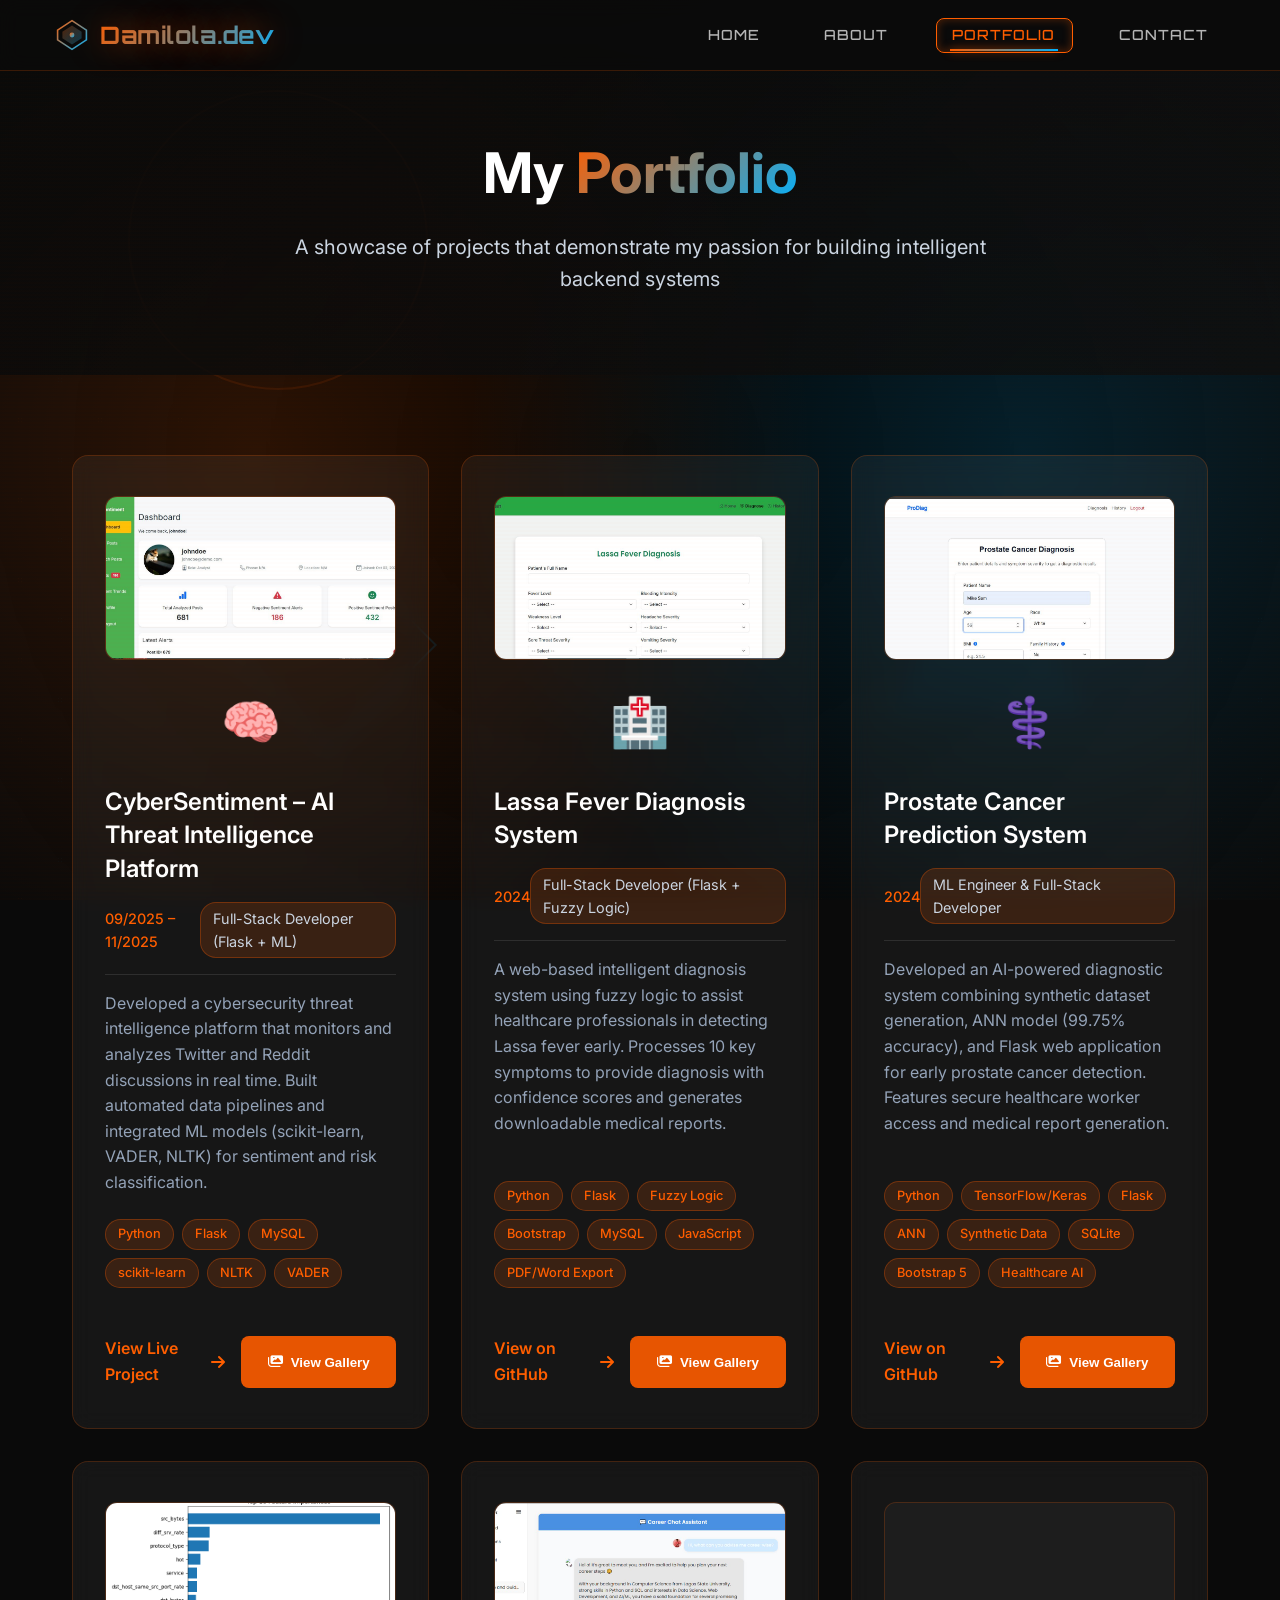
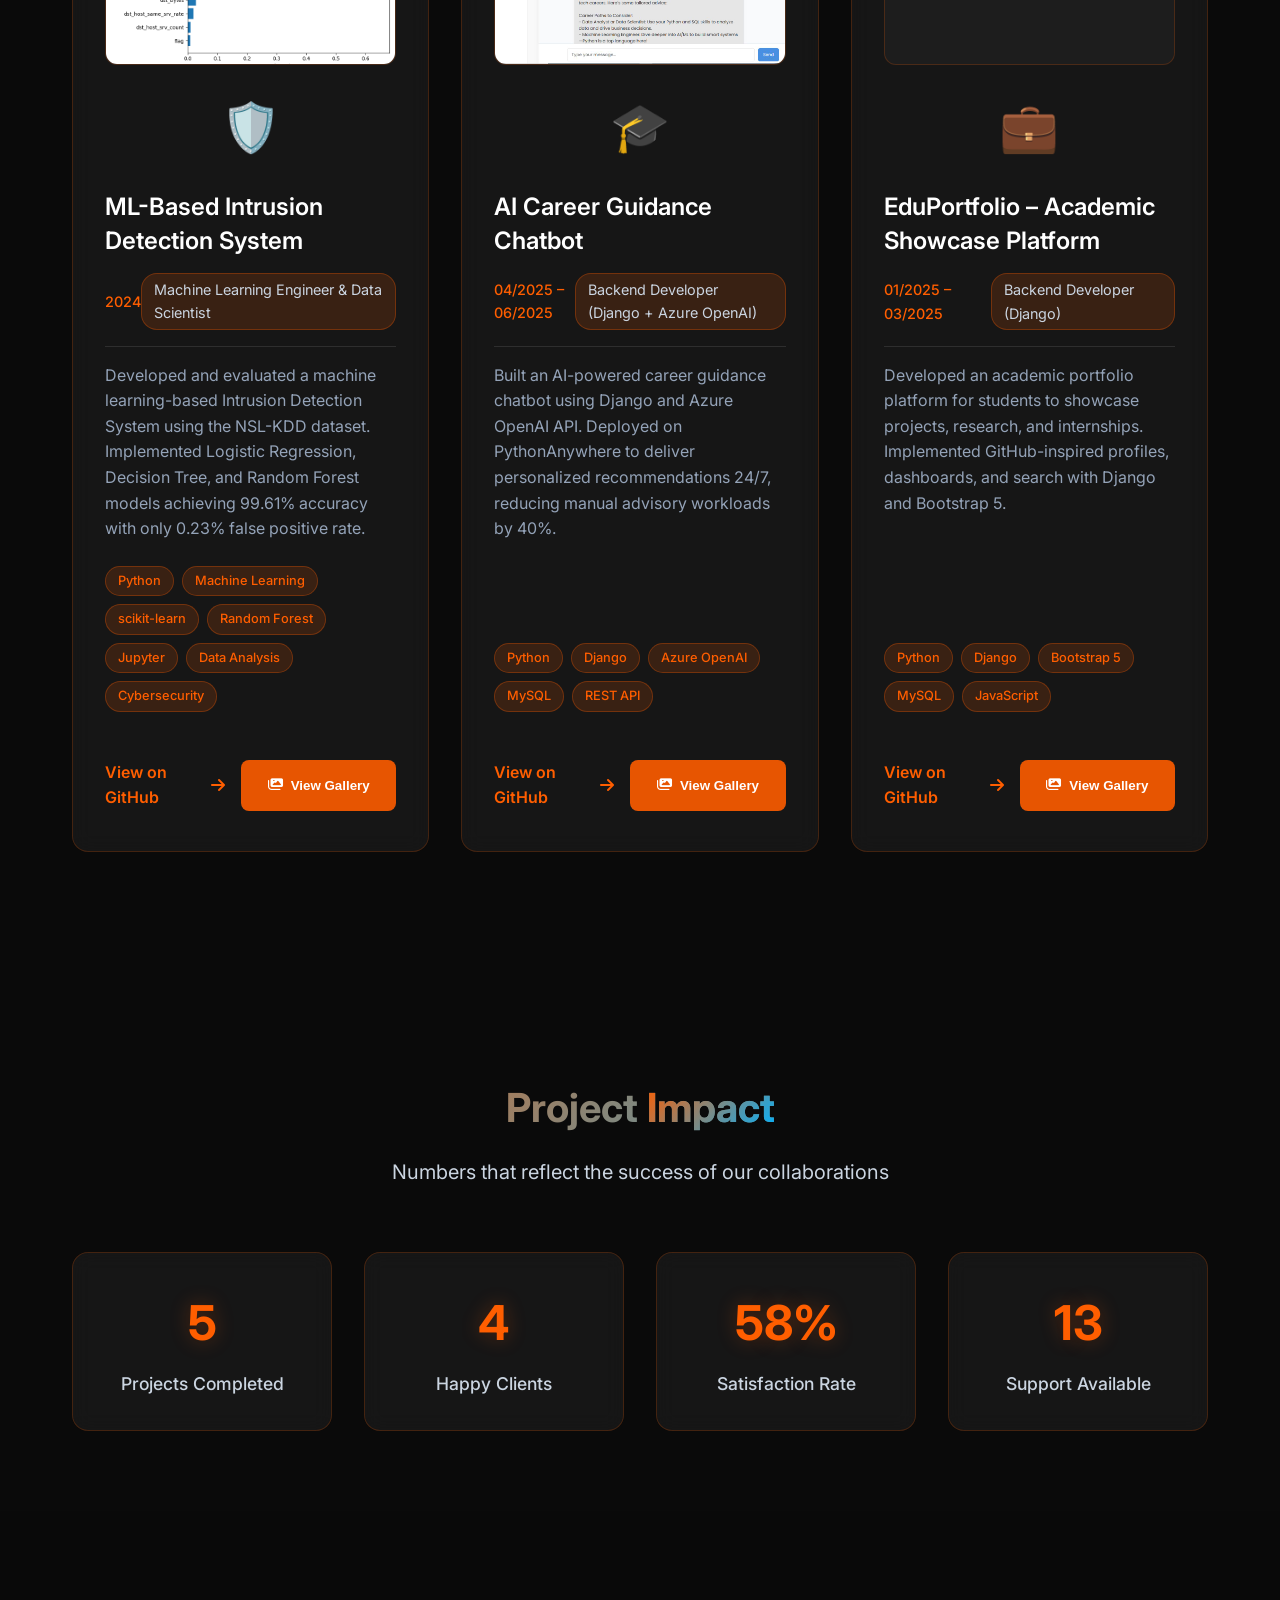
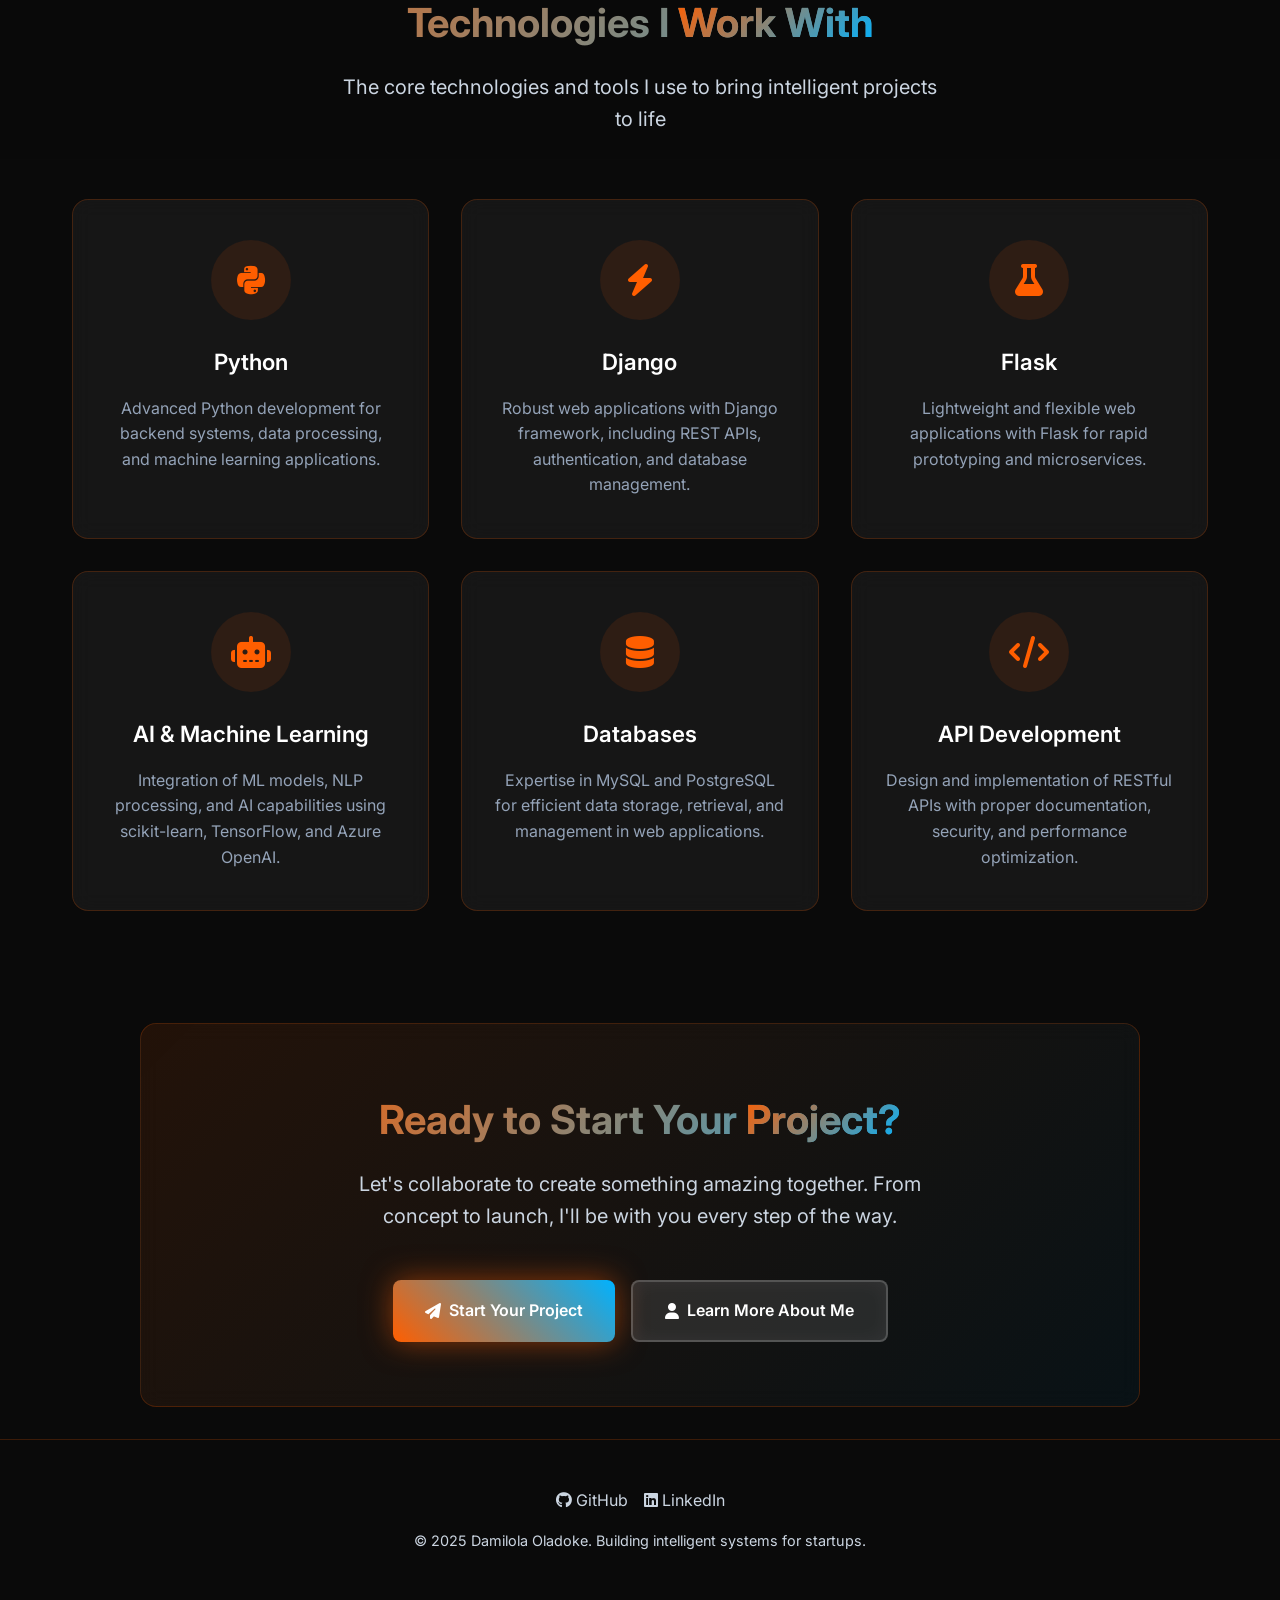
==== commit cbdbc21e: "Updated portfolio page commit" ====
--- a/portfolio.html
+++ b/portfolio.html
@@ -20,6 +20,16 @@
 
     <!-- Favicon for older IE browsers -->
     <link rel="shortcut icon" href="assets/img/fav.png">
+
+    <style>
+        .portfolio-stat-number {
+    transition: transform 0.3s ease;
+}
+
+.portfolio-stat-number.animating {
+    transform: scale(1.1);
+}
+    </style>
 </head>
 <body class="bg-deep-blue text-white">
     <!-- Background Elements -->
@@ -1302,6 +1312,6 @@
     }
 });
 </script>
-<script src="assets/js/main.js"></script>
+<script src="counter-animation.js"></script>
 </body>
 </html>
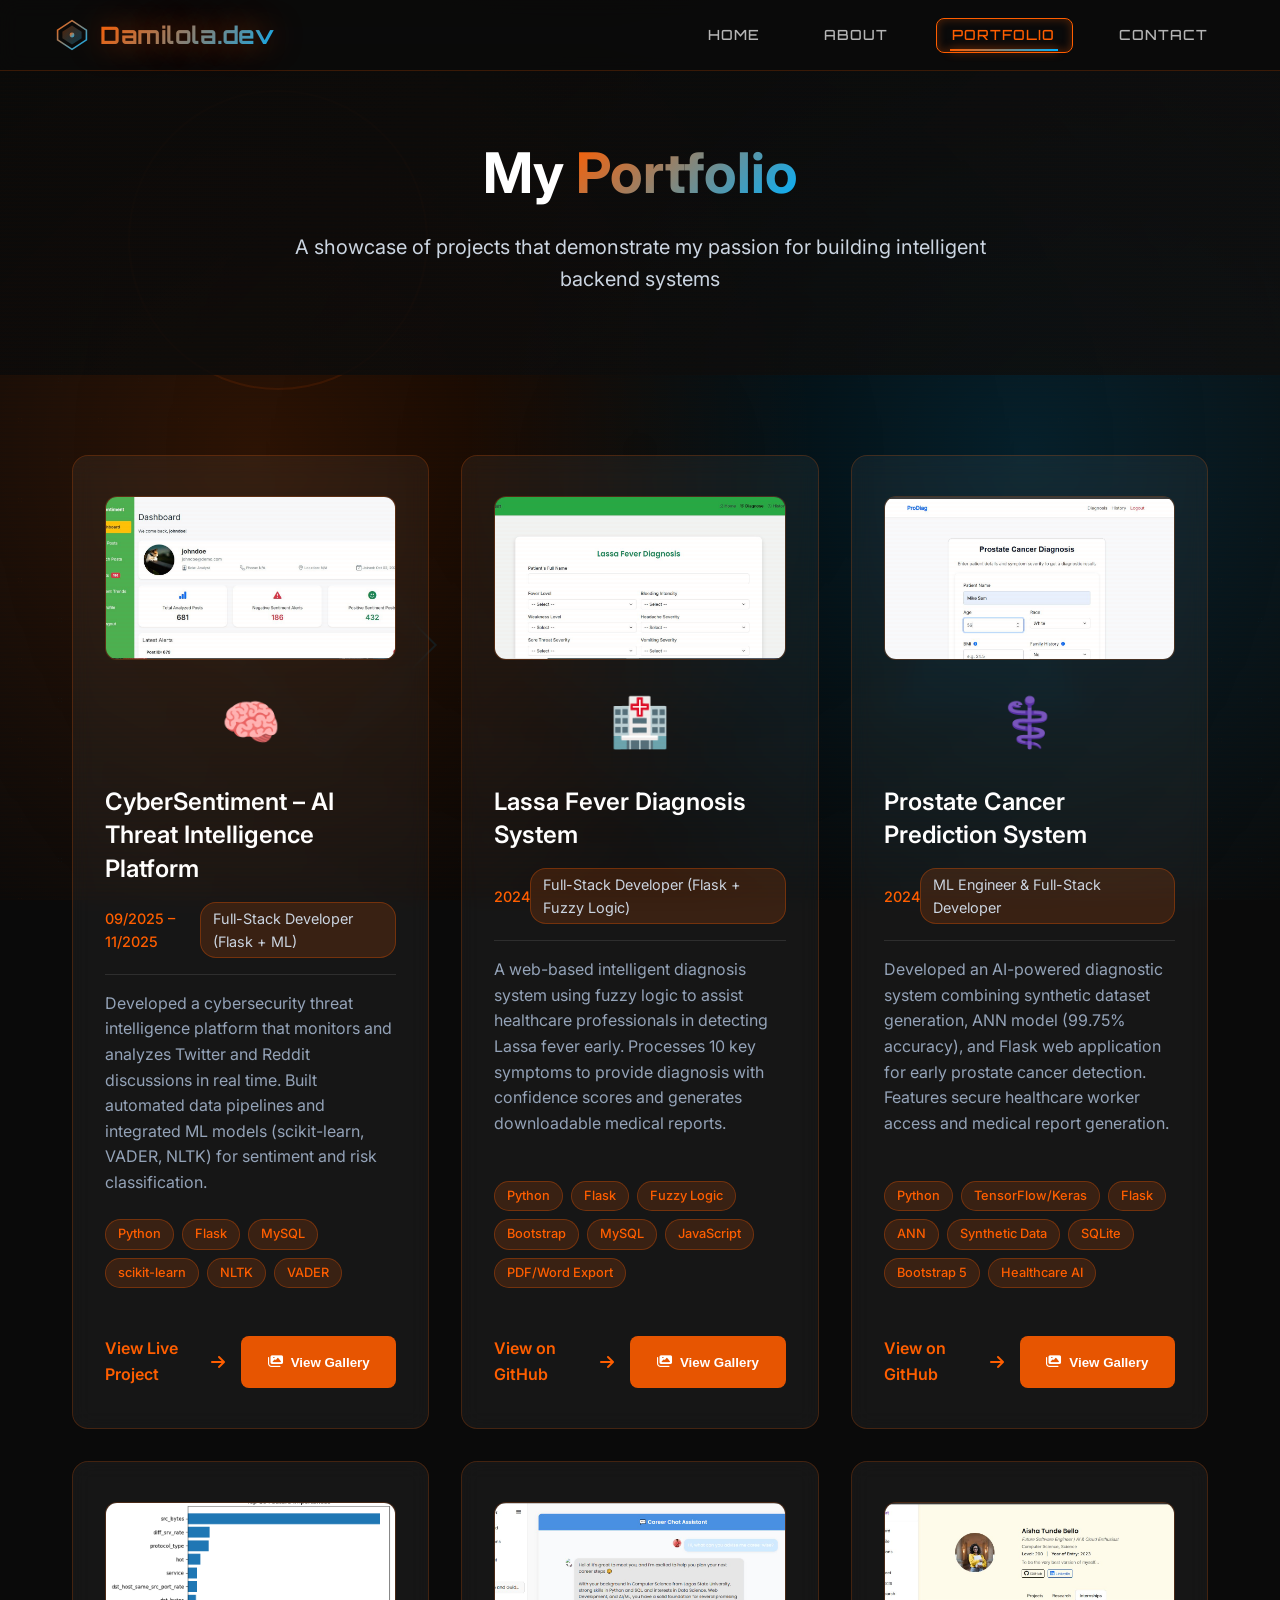
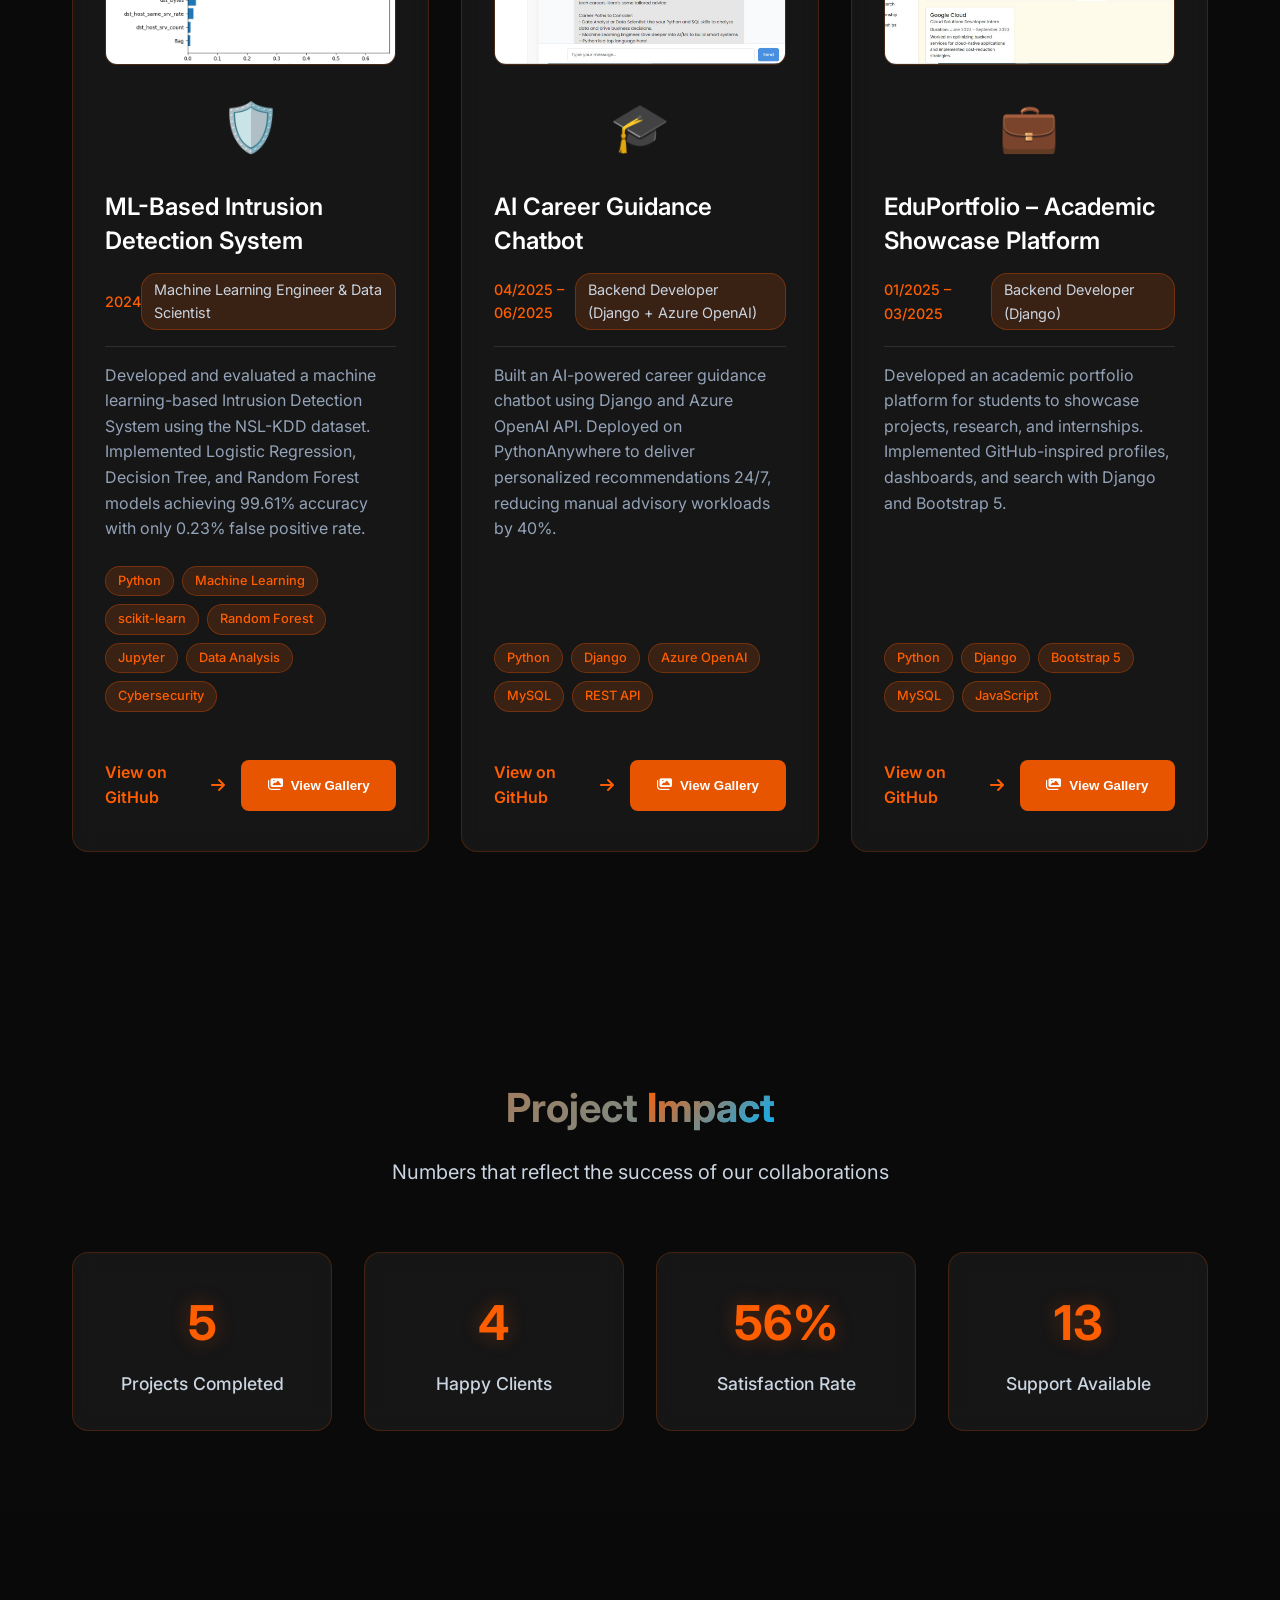
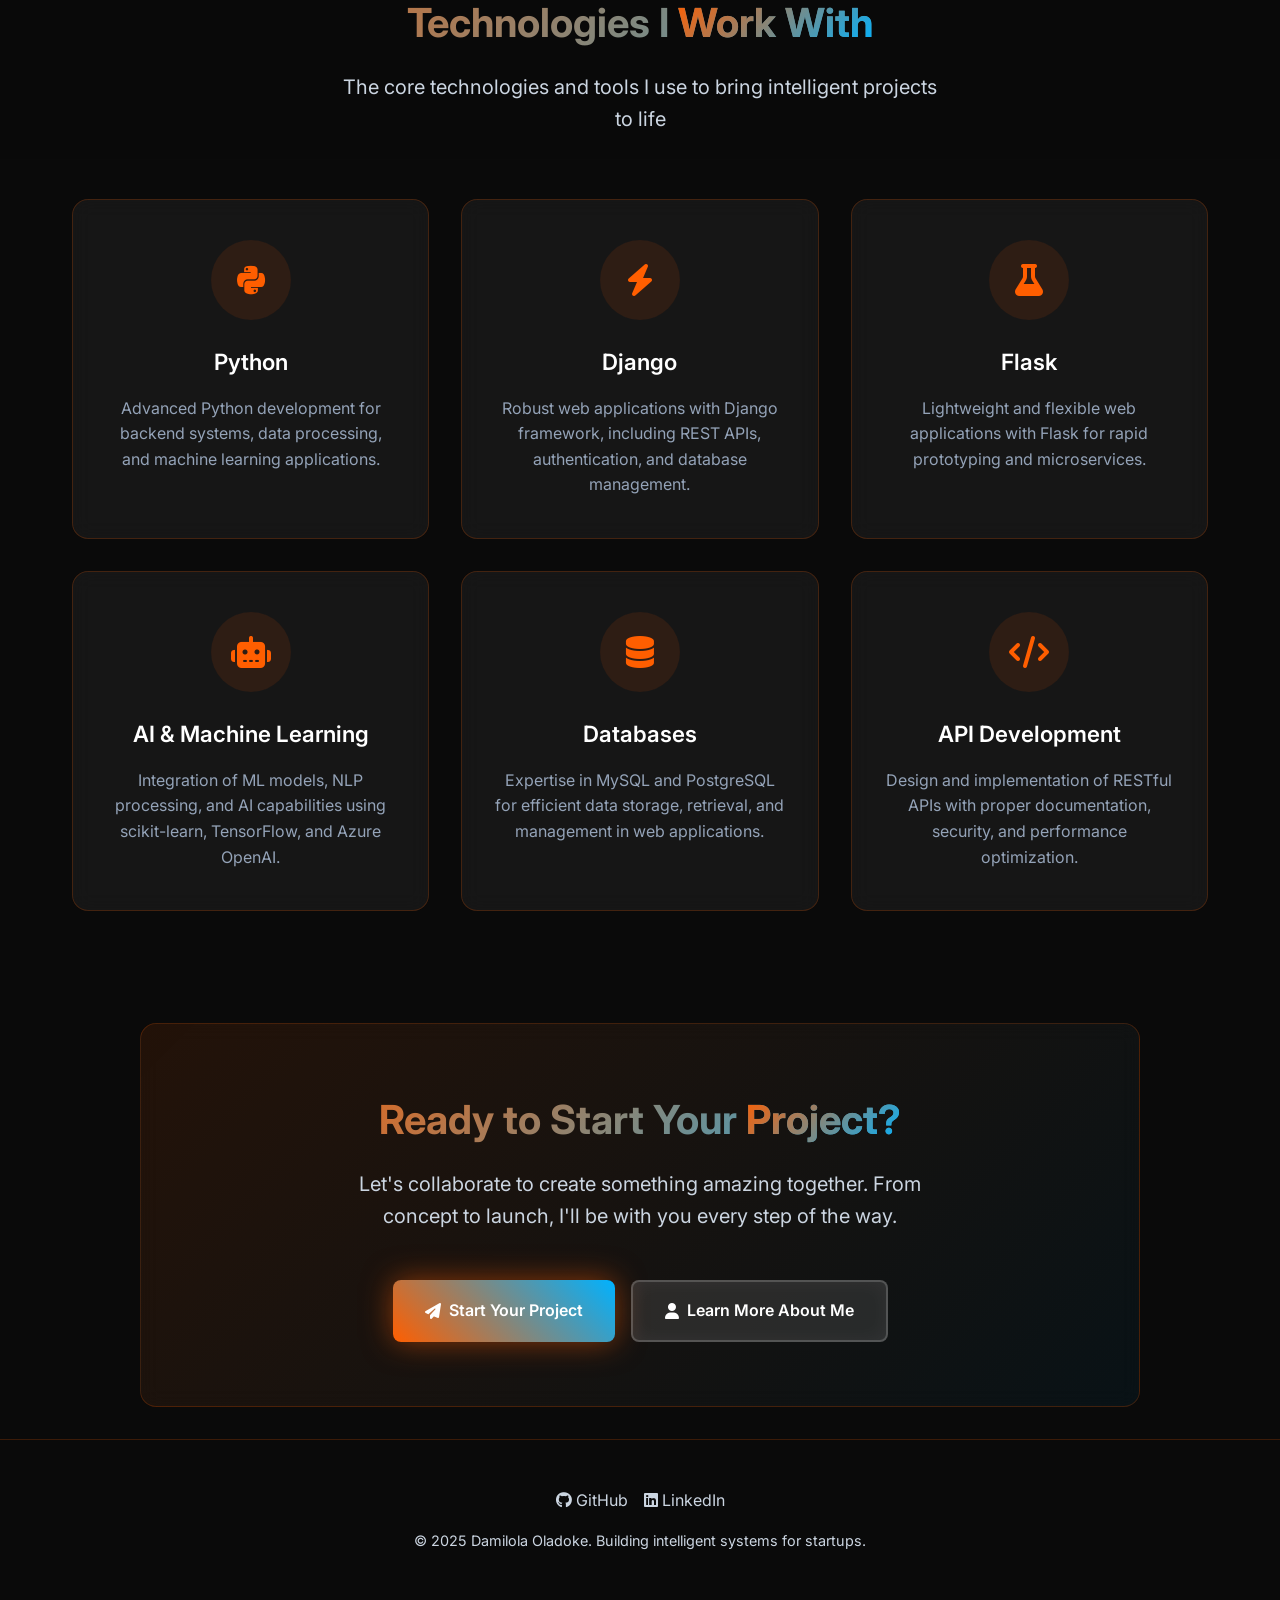
==== commit 25f5898c: "Updated Portfolio Page" ====
--- a/portfolio.html
+++ b/portfolio.html
@@ -283,7 +283,7 @@
                 <!-- EduPortfolio -->
                 <div class="project-card glass">
                     <div class="project-image-container">
-                        <img src="assets/img/eduportfolio-main.jpg" alt="EduPortfolio Platform" class="project-main-image" onerror="this.style.display='none'">
+                        <img src="assets/img/projects/eduportfolio/student-dashboard.png" alt="EduPortfolio Platform" class="project-main-image" onerror="this.style.display='none'">
                         <div class="project-image-overlay">
                             <button class="view-gallery-btn" onclick="openGallery('eduportfolio-gallery')">
                                 <i class="fas fa-images"></i>
@@ -827,49 +827,165 @@
     </div>
 </div>
 
-    <!-- EduPortfolio Gallery -->
-    <div id="eduportfolio-gallery" class="gallery-modal">
-        <div class="gallery-modal-content glass">
-            <div class="gallery-header">
-                <h2 class="gallery-title">EduPortfolio Gallery</h2>
-                <button class="close-gallery" onclick="closeGallery()">
-                    <i class="fas fa-times"></i>
-                </button>
-            </div>
-            <div class="gallery-body">
-                <div class="gallery-grid">
-                    <div class="gallery-item">
-                        <img src="assets/img/eduportfolio-profile.jpg" alt="Student Profile" class="gallery-image" onerror="this.style.display='none'">
-                        <div class="gallery-item-content">
-                            <h4 class="gallery-item-title">Student Profile</h4>
-                            <p class="gallery-item-description">GitHub-inspired profile pages showcasing student achievements and projects.</p>
-                        </div>
-                    </div>
-                    <div class="gallery-item">
-                        <img src="assets/img/eduportfolio-dashboard.jpg" alt="Project Dashboard" class="gallery-image" onerror="this.style.display='none'">
-                        <div class="gallery-item-content">
-                            <h4 class="gallery-item-title">Project Dashboard</h4>
-                            <p class="gallery-item-description">Centralized dashboard for managing and showcasing academic projects and research.</p>
-                        </div>
-                    </div>
-                    <div class="gallery-item">
-                        <img src="assets/img/eduportfolio-search.jpg" alt="Search Functionality" class="gallery-image" onerror="this.style.display='none'">
-                        <div class="gallery-item-content">
-                            <h4 class="gallery-item-title">Advanced Search</h4>
-                            <p class="gallery-item-description">Powerful search functionality to discover projects, skills, and student profiles.</p>
-                        </div>
-                    </div>
-                    <div class="gallery-item">
-                        <img src="assets/img/eduportfolio-admin.jpg" alt="Admin Panel" class="gallery-image" onerror="this.style.display='none'">
-                        <div class="gallery-item-content">
-                            <h4 class="gallery-item-title">Admin Panel</h4>
-                            <p class="gallery-item-description">Comprehensive admin interface for managing users, projects, and platform settings.</p>
-                        </div>
+<!-- EduPortfolio Gallery - Updated with Actual Screenshots -->
+<div id="eduportfolio-gallery" class="gallery-modal">
+    <div class="gallery-modal-content glass">
+        <div class="gallery-header">
+            <h2 class="gallery-title">EduPortfolio Gallery</h2>
+            <button class="close-gallery" onclick="closeGallery()">
+                <i class="fas fa-times"></i>
+            </button>
+        </div>
+        <div class="gallery-body">
+            <div class="gallery-grid">
+                <!-- Home Page Carousel -->
+                <div class="gallery-item">
+                    <img src="assets/img/projects/eduportfolio/home1.png" alt="Home Page Hero Section" class="gallery-image" onerror="this.style.display='none'">
+                    <div class="gallery-item-content">
+                        <h4 class="gallery-item-title">Home Page - Hero Section</h4>
+                        <p class="gallery-item-description">Landing page with hero section introducing the academic portfolio platform for final-year students.</p>
+                    </div>
+                </div>
+                
+                <div class="gallery-item">
+                    <img src="assets/img/projects/eduportfolio/home2.png" alt="Home Page Features" class="gallery-image" onerror="this.style.display='none'">
+                    <div class="gallery-item-content">
+                        <h4 class="gallery-item-title">Home Page - Benefits</h4>
+                        <p class="gallery-item-description">Platform benefits showcase highlighting student portfolio creation and client discovery.</p>
+                    </div>
+                </div>
+                <div class="gallery-item">
+                    <img src="assets/img/projects/eduportfolio/home3.png" alt="Home Page Features" class="gallery-image" onerror="this.style.display='none'">
+                    <div class="gallery-item-content">
+                        <h4 class="gallery-item-title">Home Page - Features</h4>
+                        <p class="gallery-item-description">Platform features showcase highlighting student portfolio creation and client discovery.</p>
+                    </div>
+                </div>
+                
+                <div class="gallery-item">
+                    <img src="assets/img/projects/eduportfolio/home4.png" alt="Home Page Testimonials" class="gallery-image" onerror="this.style.display='none'">
+                    <div class="gallery-item-content">
+                        <h4 class="gallery-item-title">Home Page - Testimonials</h4>
+                        <p class="gallery-item-description">Testimonials section showing feedback from students and recruiters using the platform.</p>
+                    </div>
+                </div>
+
+                <div class="gallery-item">
+                    <img src="assets/img/projects/eduportfolio/footer5.png" alt="Home Page Testimonials" class="gallery-image" onerror="this.style.display='none'">
+                    <div class="gallery-item-content">
+                        <h4 class="gallery-item-title">Home Page - Footer Section</h4>
+                        <p class="gallery-item-description">Footer section showing links, contact information, and copyright details.</p>
+                    </div>
+                </div>
+                
+                <!-- Student Registration Flow -->
+                <div class="gallery-item">
+                    <img src="assets/img/projects/eduportfolio/matric-verification.png" alt="Matric Verification" class="gallery-image" onerror="this.style.display='none'">
+                    <div class="gallery-item-content">
+                        <h4 class="gallery-item-title">Student Matric Verification</h4>
+                        <p class="gallery-item-description">Matric number verification form ensuring only valid university students can register.</p>
+                    </div>
+                </div>
+                
+                <div class="gallery-item">
+                    <img src="assets/img/projects/eduportfolio/student-register.png" alt="Student Registration" class="gallery-image" onerror="this.style.display='none'">
+                    <div class="gallery-item-content">
+                        <h4 class="gallery-item-title">Student Registration Form</h4>
+                        <p class="gallery-item-description">Complete student registration form after successful matric verification.</p>
+                    </div>
+                </div>
+                
+                <!-- Client Registration Flow -->
+                <div class="gallery-item">
+                    <img src="assets/img/projects/eduportfolio/client-register.png" alt="Client Registration" class="gallery-image" onerror="this.style.display='none'">
+                    <div class="gallery-item-content">
+                        <h4 class="gallery-item-title">Client Registration Form</h4>
+                        <p class="gallery-item-description">Client registration with NIN validation for recruiters and employers.</p>
+                    </div>
+                </div>
+                
+                <div class="gallery-item">
+                    <img src="assets/img/projects/eduportfolio/client-verify.png" alt="Client NIN Validation" class="gallery-image" onerror="this.style.display='none'">
+                    <div class="gallery-item-content">
+                        <h4 class="gallery-item-title">Client NIN Validation</h4>
+                        <p class="gallery-item-description">National Identification Number validation for secure client authentication.</p>
+                    </div>
+                </div>
+                
+                <!-- Login & Authentication -->
+                <div class="gallery-item">
+                    <img src="assets/img/projects/eduportfolio/login.png" alt="Login Page" class="gallery-image" onerror="this.style.display='none'">
+                    <div class="gallery-item-content">
+                        <h4 class="gallery-item-title">Login Page</h4>
+                        <p class="gallery-item-description">Unified login interface for both students and clients with role-based access.</p>
+                    </div>
+                </div>
+                
+                <!-- Dashboards -->
+                <div class="gallery-item">
+                    <img src="assets/img/projects/eduportfolio/student-dashboard.png" alt="Student Dashboard" class="gallery-image" onerror="this.style.display='none'">
+                    <div class="gallery-item-content">
+                        <h4 class="gallery-item-title">Student Dashboard</h4>
+                        <p class="gallery-item-description">Tab-based student dashboard for managing projects, research, internships, and profile.</p>
+                    </div>
+                </div>
+                
+                <div class="gallery-item">
+                    <img src="assets/img/projects/eduportfolio/client-dashboard.png" alt="Client Dashboard" class="gallery-image" onerror="this.style.display='none'">
+                    <div class="gallery-item-content">
+                        <h4 class="gallery-item-title">Client Dashboard</h4>
+                        <p class="gallery-item-description">Client dashboard with search tools, favorites list, and messaging area.</p>
+                    </div>
+                </div>
+                
+                <!-- Portfolio Display -->
+                <div class="gallery-item">
+                    <img src="assets/img/projects/eduportfolio/portfolio-page.png" alt="Student Portfolio" class="gallery-image" onerror="this.style.display='none'">
+                    <div class="gallery-item-content">
+                        <h4 class="gallery-item-title">Student Portfolio Page</h4>
+                        <p class="gallery-item-description">Public portfolio view showing student projects, research, internships, and skills in GitHub-style layout.</p>
+                    </div>
+                </div>
+                
+                <!-- Messaging System -->
+                <div class="gallery-item">
+                    <img src="assets/img/projects/eduportfolio/chat-page.png" alt="Messaging System" class="gallery-image" onerror="this.style.display='none'">
+                    <div class="gallery-item-content">
+                        <h4 class="gallery-item-title">Private Messaging System</h4>
+                        <p class="gallery-item-description">Two-way private messaging interface for communication between students and clients.</p>
+                    </div>
+                </div>
+                
+                <!-- System Architecture -->
+                <div class="gallery-item">
+                    <img src="assets/img/projects/eduportfolio/system-architecture.png" alt="System Architecture" class="gallery-image" onerror="this.style.display='none'">
+                    <div class="gallery-item-content">
+                        <h4 class="gallery-item-title">System Architecture</h4>
+                        <p class="gallery-item-description">Django MVT architecture showing modular separation of student, client, messaging, and notification systems.</p>
+                    </div>
+                </div>
+                
+                <!-- Database Schema -->
+                <div class="gallery-item">
+                    <img src="assets/img/projects/eduportfolio/database-schema.png" alt="Database Schema" class="gallery-image" onerror="this.style.display='none'">
+                    <div class="gallery-item-content">
+                        <h4 class="gallery-item-title">Database Schema</h4>
+                        <p class="gallery-item-description">Entity relationship diagram showing User, StudentProfile, Projects, Research, Internships, and Messages models.</p>
+                    </div>
+                </div>
+                
+                <!-- UI Design System -->
+                <div class="gallery-item">
+                    <img src="assets/img/projects/eduportfolio/ui-design-system.png" alt="UI Design System" class="gallery-image" onerror="this.style.display='none'">
+                    <div class="gallery-item-content">
+                        <h4 class="gallery-item-title">UI Design System</h4>
+                        <p class="gallery-item-description">Brand identity with deep purple (#7b2cbf) and golden yellow (#fcbf49) color scheme using Poppins and Inter fonts.</p>
                     </div>
                 </div>
             </div>
         </div>
     </div>
+</div>
 
     <!-- Statistics Section -->
     <section class="portfolio-stats-section">
